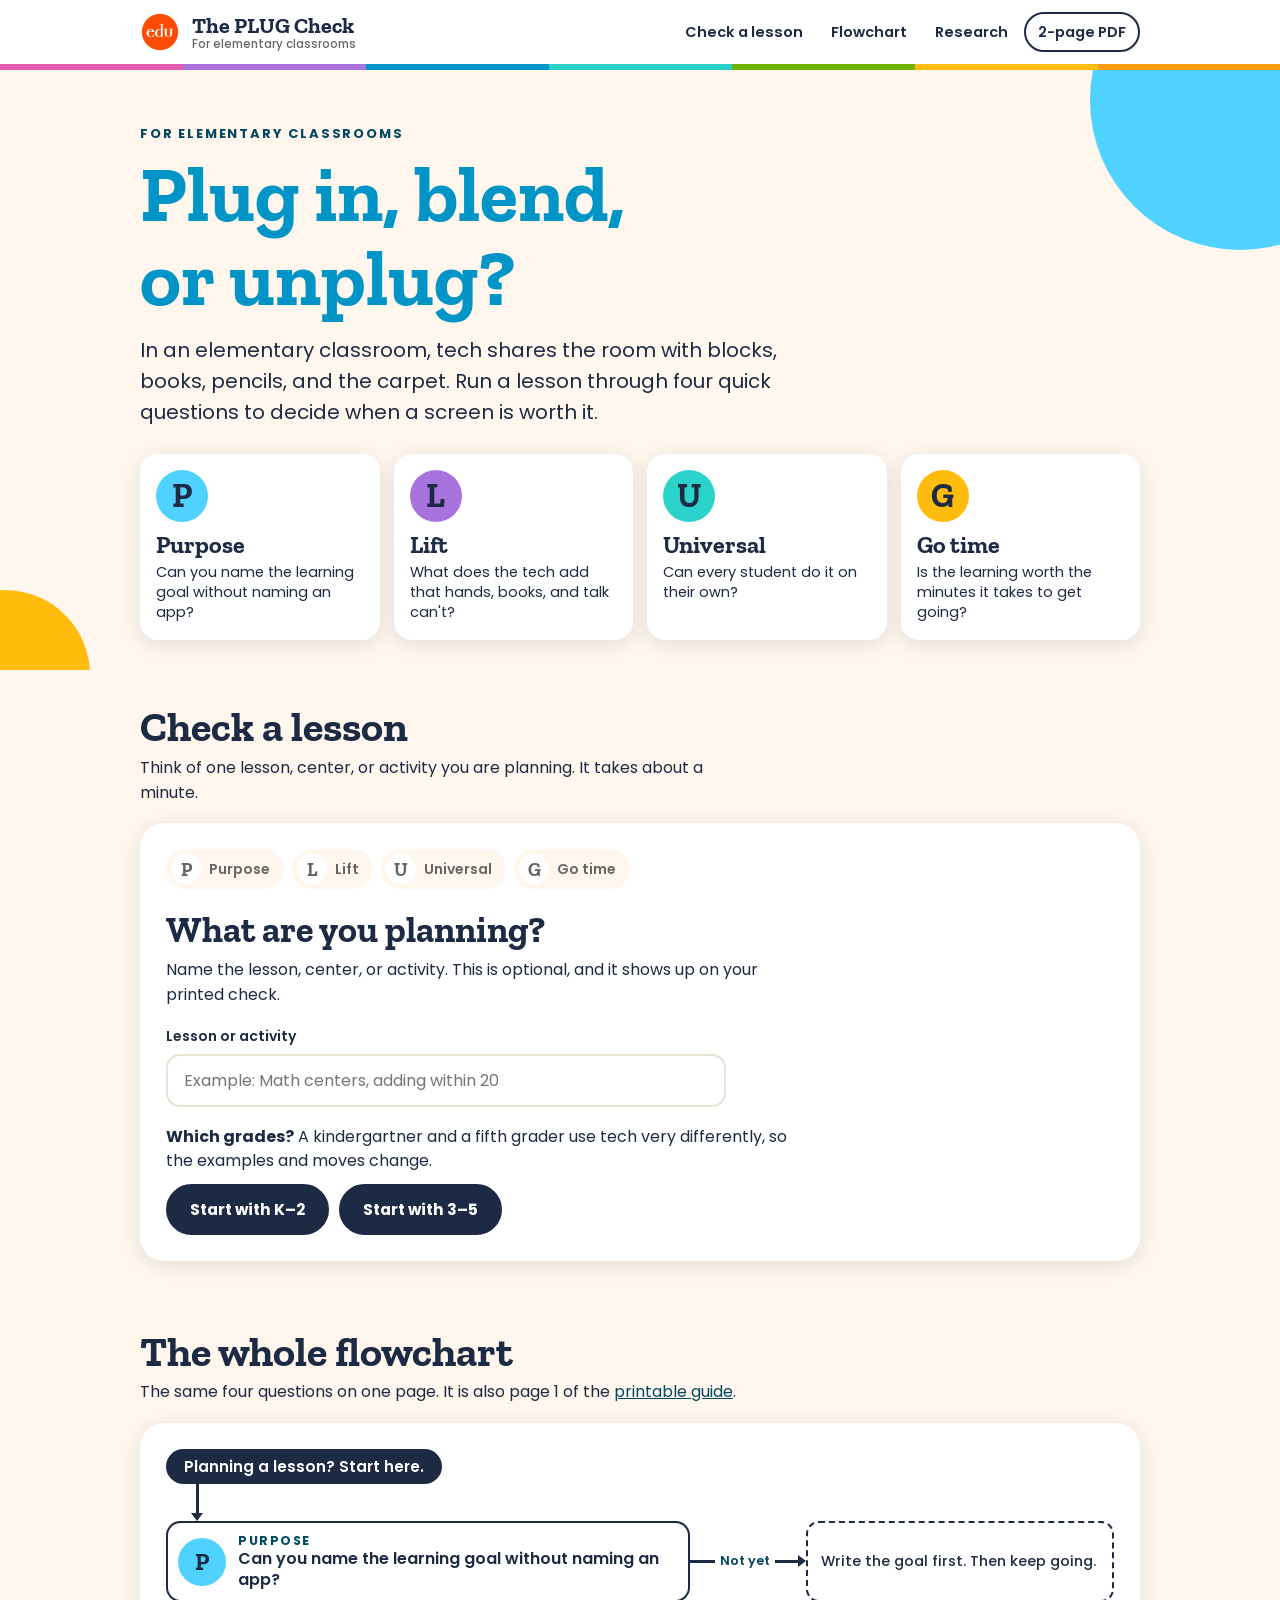
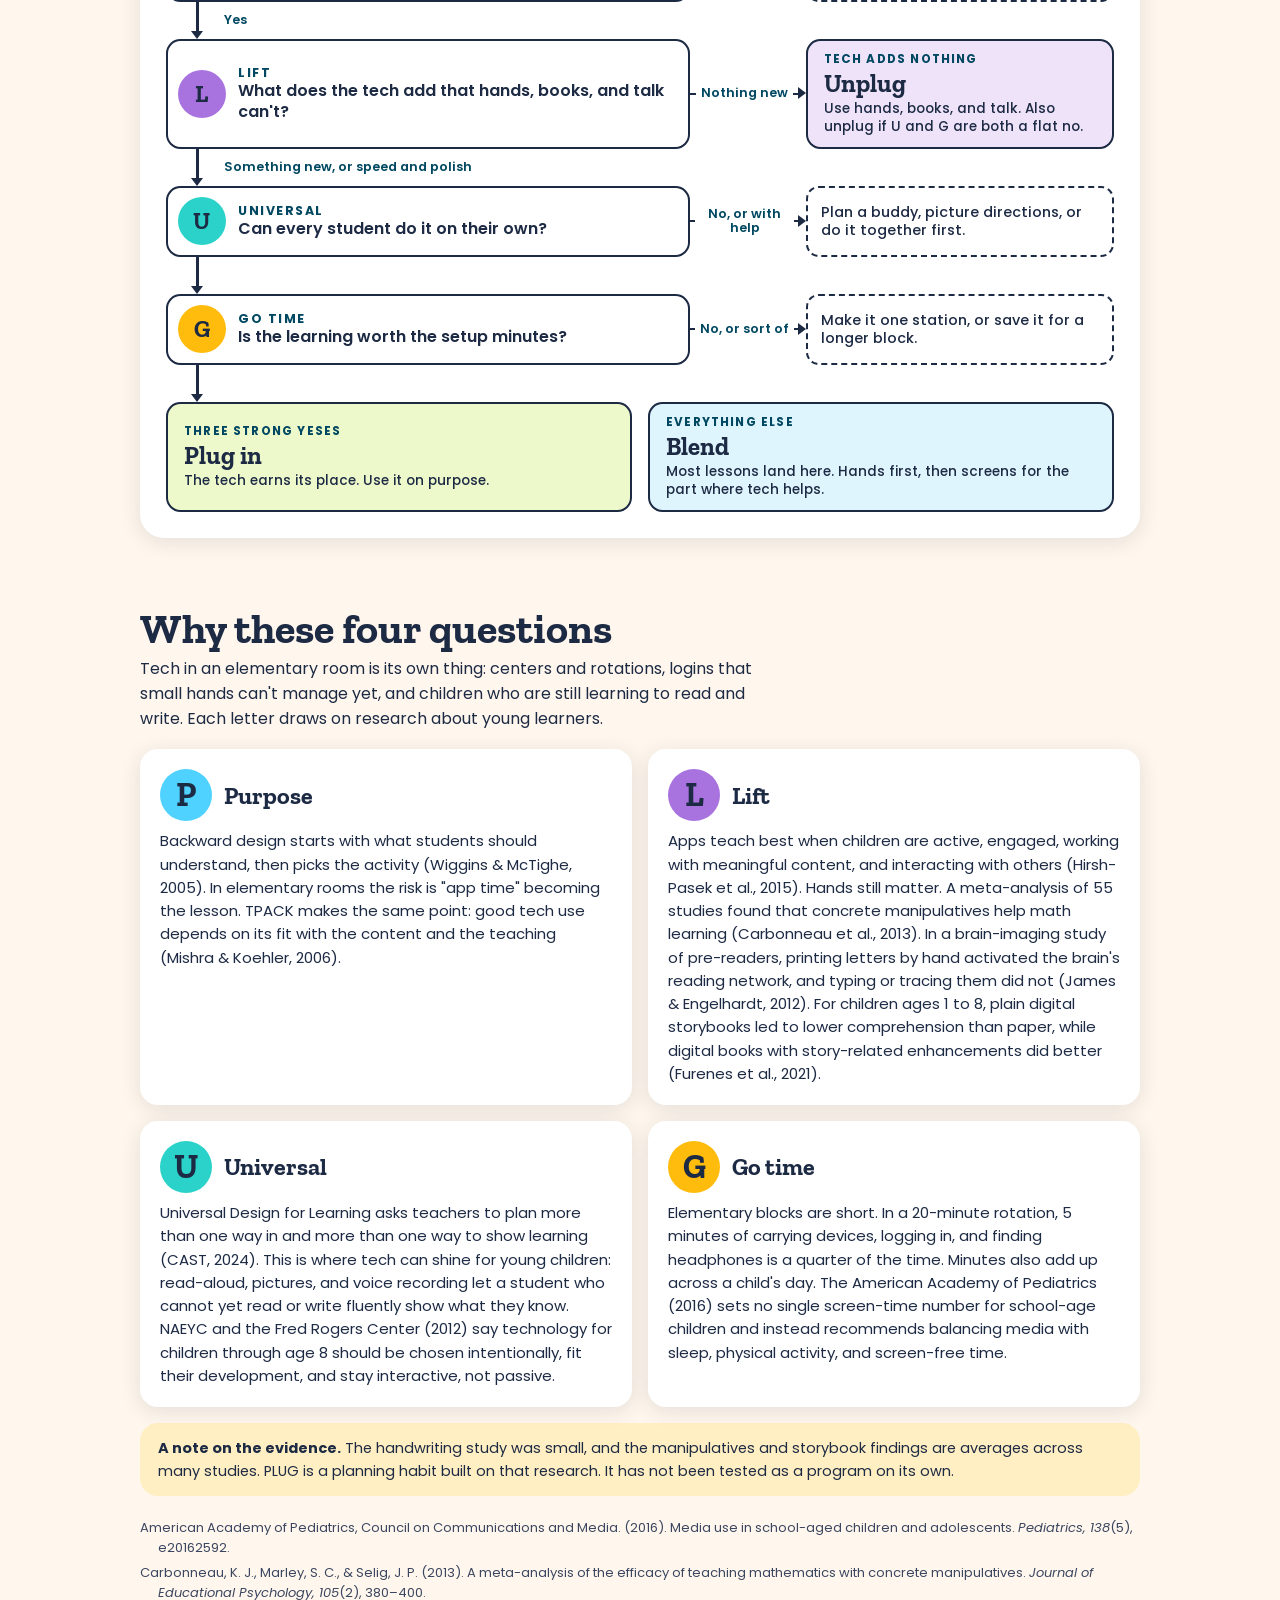
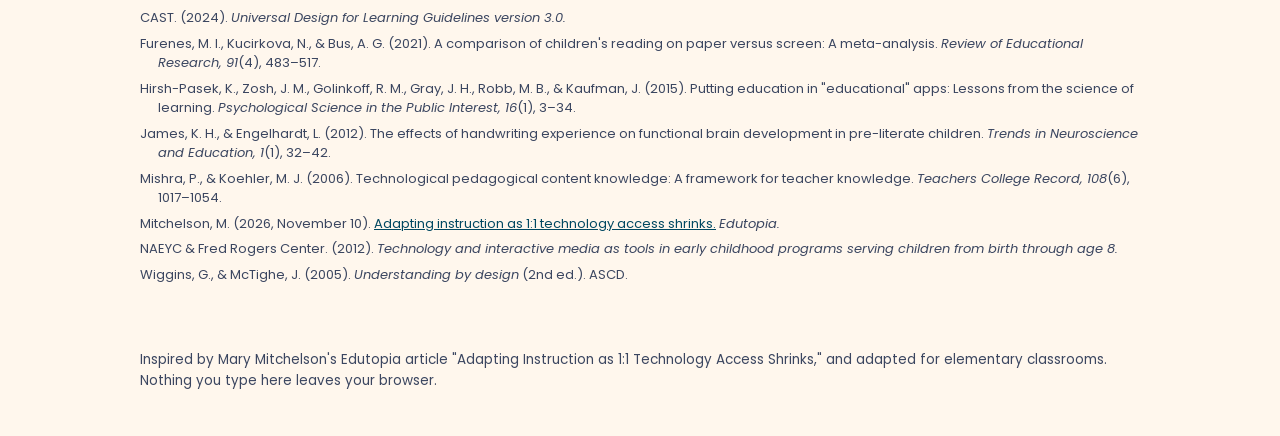
==== index.html @ 76ff8d80 "Gear the PLUG Check to elementary classrooms Questions, examples, moves and research now reflect ele" ====
<!DOCTYPE html>
<html lang="en">
<head>
<meta charset="utf-8">
<meta name="viewport" content="width=device-width, initial-scale=1">
<title>The PLUG Check</title>
<meta name="description" content="Plug in, blend, or unplug? Four quick questions to help elementary teachers decide when classroom tech is worth it.">
<link rel="icon" type="image/png" href="edu_bug.png">
<link rel="preconnect" href="https://fonts.googleapis.com">
<link rel="preconnect" href="https://fonts.gstatic.com" crossorigin>
<link href="https://fonts.googleapis.com/css2?family=Poppins:wght@400;500;600;700;800&family=Zilla+Slab:wght@600;700&display=swap" rel="stylesheet">
<link rel="stylesheet" href="flow.css">
<style>
/* Edutopia design system, shared with Class Jobs Maker and Authentic or AI?
   Poppins stands in for Gotham, Zilla Slab for Museo Slab.
   Electric Orange is saved for the edu bug and one primary button per screen. */
:root{
  --edu-orange:#FF4C00; --edu-tangerine:#FF9B0D; --edu-sunshine:#FFBC0D;
  --edu-midnight:#1D2A44; --edu-space:#004861; --edu-pacific:#0094C7; --edu-tech:#4FD2FF;
  --edu-purple:#532681; --edu-light-purple:#A973DF; --edu-pink:#E75CAE;
  --edu-teal:#00AFAB; --edu-light-teal:#2AD2C9; --edu-green:#6FB300;
  --edu-light-grey:#666666; --edu-cream:#FFF7ED;
  --tint-blue:#DFF5FD; --tint-teal:#D9F5F3; --tint-purple:#EEE3F9; --tint-sun:#FFEFC2; --tint-green:#EEF9CB;
  --line:#E9E1D3;
  --font-ui:'Poppins',-apple-system,'Segoe UI',Helvetica,Arial,sans-serif;
  --font-slab:'Zilla Slab',Rockwell,Georgia,serif;
  --shadow-card:0 4px 20px rgba(29,42,68,.12);
  --radius:18px;
}
*{box-sizing:border-box}
html{scroll-behavior:smooth; scroll-padding-top:84px}
body{margin:0; font-family:var(--font-ui); background:var(--edu-cream); color:var(--edu-midnight); font-size:16px; line-height:1.55; -webkit-font-smoothing:antialiased}
button{font-family:inherit; cursor:pointer; color:inherit}
input{font-family:inherit; font-size:16px; color:var(--edu-midnight)}
a{color:var(--edu-space)}
:focus-visible{outline:3px solid var(--edu-pacific); outline-offset:2px}
[tabindex="-1"]:focus{outline:none}
h1,h2,h3{font-family:var(--font-slab); font-weight:700; line-height:1.08; margin:0; text-wrap:balance}
.wrap{max-width:1040px; margin:0 auto; padding:0 20px}

/* app bar */
.bar{position:sticky; top:0; z-index:10; background:#fff}
.bar-in{display:flex; align-items:center; gap:12px; height:64px}
.bug{width:40px; height:40px; flex:none}
.brand{font-family:var(--font-slab); font-weight:700; font-size:22px; line-height:1.1; margin-right:auto; text-decoration:none; color:var(--edu-midnight)}
.brand small{display:block; font-family:var(--font-ui); font-weight:500; font-size:11.5px; color:var(--edu-light-grey)}
.nav a{font-weight:600; font-size:14.5px; text-decoration:none; padding:8px 12px; border-radius:99px; color:var(--edu-midnight)}
.nav a:hover{background:var(--edu-cream)}
.nav a.pill{border:2px solid var(--edu-midnight)}
.ribbon{height:6px; background:linear-gradient(90deg,#E75CAE 0 14.3%,#A973DF 0 28.6%,#0094C7 0 42.9%,#2AD2C9 0 57.2%,#6FB300 0 71.5%,#FFBC0D 0 85.8%,#FF9B0D 0)}

/* hero */
.hero{position:relative; overflow:hidden; padding:54px 0 30px}
.hero::before,.hero::after{content:""; position:absolute; border-radius:50%; z-index:0}
.hero::before{width:300px; height:300px; right:-110px; top:-120px; background:var(--edu-tech)}
.hero::after{width:170px; height:170px; left:-80px; bottom:-90px; background:var(--edu-sunshine)}
.hero .wrap{position:relative; z-index:1}
.kicker{font-size:13px; font-weight:700; letter-spacing:.14em; text-transform:uppercase; color:var(--edu-space)}
.hero h1{font-size:clamp(42px,7vw,78px); color:var(--edu-pacific); margin:8px 0 14px; max-width:13ch}
.hero p.lead{font-size:clamp(17px,2vw,20px); max-width:56ch; margin:0 0 26px}
.letters{display:grid; grid-template-columns:repeat(4,1fr); gap:14px; list-style:none; padding:0; margin:0}
.letters li{background:#fff; border-radius:var(--radius); box-shadow:var(--shadow-card); padding:16px 16px 18px}
.badge{width:52px; height:52px; border-radius:50%; display:flex; align-items:center; justify-content:center; font-family:var(--font-slab); font-weight:700; font-size:34px; line-height:1; color:var(--edu-midnight); flex:none}
.b-p{background:var(--edu-tech)} .b-l{background:var(--edu-light-purple)} .b-u{background:var(--edu-light-teal)} .b-g{background:var(--edu-sunshine)}
.letters h3{font-size:24px; margin:10px 0 4px}
.letters p{margin:0; font-size:14.5px; line-height:1.4}

section{padding:34px 0}
.sec-head{margin-bottom:18px}
.sec-head h2{font-size:clamp(30px,4vw,42px)}
.sec-head p{margin:6px 0 0; max-width:62ch}

/* the checker */
.tool{background:#fff; border-radius:24px; box-shadow:var(--shadow-card); padding:26px}
.rail{display:flex; gap:8px; list-style:none; padding:0; margin:0 0 22px; flex-wrap:wrap}
.rail li{display:flex; align-items:center; gap:8px; padding:5px 14px 5px 5px; border-radius:99px; background:var(--edu-cream); font-weight:600; font-size:14px; color:var(--edu-light-grey)}
.rail li .badge{width:30px; height:30px; font-size:19px; background:#fff; color:var(--edu-light-grey)}
.rail li.done{color:var(--edu-midnight)}
.rail li.done .badge,.rail li.now .badge{color:var(--edu-midnight)}
.rail li.now{background:var(--edu-midnight); color:#fff}
.rail li[data-k=p].done .badge,.rail li[data-k=p].now .badge{background:var(--edu-tech)}
.rail li[data-k=l].done .badge,.rail li[data-k=l].now .badge{background:var(--edu-light-purple)}
.rail li[data-k=u].done .badge,.rail li[data-k=u].now .badge{background:var(--edu-light-teal)}
.rail li[data-k=g].done .badge,.rail li[data-k=g].now .badge{background:var(--edu-sunshine)}
.rail li span{white-space:nowrap}

.step-top{display:flex; align-items:center; gap:14px; margin-bottom:6px}
.step-top .word{font-size:13px; font-weight:700; letter-spacing:.14em; text-transform:uppercase; color:var(--edu-space)}
.step h3{font-size:clamp(26px,3.4vw,36px); margin:6px 0 8px}
.step .help{margin:0 0 18px; max-width:64ch}
.field{display:block; margin:0 0 18px}
.field span{display:block; font-weight:600; font-size:14px; margin-bottom:6px}
.field input{width:100%; max-width:560px; padding:12px 16px; border:2px solid var(--line); border-radius:14px; background:#fff}
.field input:focus{border-color:var(--edu-pacific); outline:none}
.choices{display:grid; gap:12px}
.choice{display:flex; gap:14px; align-items:flex-start; text-align:left; width:100%; background:#fff; border:2px solid var(--line); border-radius:16px; padding:14px 18px; transition:border-color .15s, transform .15s}
.choice:hover{border-color:var(--edu-midnight); transform:translateY(-1px)}
.choice b{display:block; font-size:17px}
.choice span{display:block; font-size:14.5px; line-height:1.4; color:#3b4660}
.dot{flex:none; width:22px; height:22px; border-radius:50%; border:2.5px solid var(--edu-midnight); margin-top:3px; background:#fff}
.dot.full{background:var(--edu-midnight)}
.dot.half{background:linear-gradient(90deg,var(--edu-midnight) 50%,#fff 50%)}
.row{display:flex; gap:10px; flex-wrap:wrap; align-items:center; margin-top:20px}
.btn{font-weight:700; font-size:15.5px; padding:12px 22px; border-radius:99px; border:2px solid var(--edu-midnight); background:#fff; text-decoration:none; color:var(--edu-midnight); display:inline-block}
.btn:hover{background:var(--edu-cream)}
.btn.primary{background:var(--edu-orange); border-color:var(--edu-orange); color:#fff}
.btn.primary:hover{background:#e64400}
.btn.dark{background:var(--edu-midnight); color:#fff}
.btn.link{border-color:transparent; padding-left:6px; padding-right:6px; text-decoration:underline; font-weight:600}
.nudge{background:var(--tint-sun); border-radius:16px; padding:16px 18px; margin-top:14px}
.nudge p{margin:0 0 12px}

/* result */
.verdict{border-radius:20px; padding:22px 24px; border:3px solid var(--edu-midnight)}
.verdict.plug{background:var(--tint-green)} .verdict.blend{background:var(--tint-blue)} .verdict.unplug{background:var(--tint-purple)}
.verdict .for{font-size:13px; font-weight:700; letter-spacing:.12em; text-transform:uppercase; color:var(--edu-space)}
.verdict h3{font-size:clamp(44px,8vw,72px); margin:2px 0 6px}
.verdict p{margin:0; font-size:18px; font-weight:500; max-width:54ch}
.cols{display:grid; grid-template-columns:1fr 1fr; gap:22px; margin-top:22px}
.cols h4{font-family:var(--font-slab); font-size:22px; margin:0 0 10px}
.path{list-style:none; padding:0; margin:0; display:grid; gap:10px}
.path li{display:flex; gap:12px; align-items:flex-start}
.path .badge{width:34px; height:34px; font-size:22px}
.path b{display:block; font-size:15px}
.path span{display:block; font-size:14px; line-height:1.4; color:#3b4660}
.tips{margin:0; padding-left:20px; display:grid; gap:9px}
.tips li{font-size:15px; line-height:1.45}

/* flowchart + research */
.flow-card{background:#fff; border-radius:24px; box-shadow:var(--shadow-card); padding:26px; font-size:clamp(11.5px,1.55vw,16px)}
.research{display:grid; grid-template-columns:1fr 1fr; gap:16px}
.research article{background:#fff; border-radius:var(--radius); box-shadow:var(--shadow-card); padding:20px}
.research .top{display:flex; align-items:center; gap:12px; margin-bottom:8px}
.research h3{font-size:24px}
.research p{margin:0; font-size:15px}
.refs{font-size:13px; line-height:1.5; color:#3b4660; margin-top:22px}
.refs p{margin:0 0 6px; padding-left:1.4em; text-indent:-1.4em}
.caution{background:var(--tint-sun); border-radius:var(--radius); padding:14px 18px; font-size:14.5px; margin-top:16px}
footer{padding:26px 0 44px; font-size:13.5px; color:#3b4660}

@media (max-width:760px){
  .letters{grid-template-columns:1fr 1fr}
  .cols,.research{grid-template-columns:1fr}
  .nav a:not(.pill){display:none}
  .tool,.flow-card{padding:18px}
  .brand small{display:none}
}
@media (prefers-reduced-motion:reduce){html{scroll-behavior:auto} .choice{transition:none}}

/* Printing from the app prints just the finished check */
@media print{
  body{background:#fff}
  .bar,.hero,#flow,#research,footer,.sec-head,.no-print,.rail{display:none !important}
  section{padding:0}
  .tool{box-shadow:none; padding:0}
  .verdict,.badge{-webkit-print-color-adjust:exact; print-color-adjust:exact}
  .print-only{display:block !important}
}
.print-only{display:none; font-size:12px; margin-top:24px; color:#3b4660}
</style>
</head>
<body>

<header class="bar">
  <div class="wrap bar-in">
    <img class="bug" src="edu_bug.png" alt="Edutopia">
    <a class="brand" href="#top">The PLUG Check<small>For elementary classrooms</small></a>
    <nav class="nav" aria-label="Sections">
      <a href="#check">Check a lesson</a>
      <a href="#flow">Flowchart</a>
      <a href="#research">Research</a>
      <a class="pill" href="PLUG-Check.pdf">2-page PDF</a>
    </nav>
  </div>
  <div class="ribbon"></div>
</header>

<main id="top">
<div class="hero">
  <div class="wrap">
    <div class="kicker">For elementary classrooms</div>
    <h1>Plug in, blend, or unplug?</h1>
    <p class="lead">In an elementary classroom, tech shares the room with blocks, books, pencils, and the carpet. Run a lesson through four quick questions to decide when a screen is worth it.</p>
    <ul class="letters">
      <li><div class="badge b-p">P</div><h3>Purpose</h3><p>Can you name the learning goal without naming an app?</p></li>
      <li><div class="badge b-l">L</div><h3>Lift</h3><p>What does the tech add that hands, books, and talk can't?</p></li>
      <li><div class="badge b-u">U</div><h3>Universal</h3><p>Can every student do it on their own?</p></li>
      <li><div class="badge b-g">G</div><h3>Go time</h3><p>Is the learning worth the minutes it takes to get going?</p></li>
    </ul>
  </div>
</div>

<section id="check">
  <div class="wrap">
    <div class="sec-head">
      <h2>Check a lesson</h2>
      <p>Think of one lesson, center, or activity you are planning. It takes about a minute.</p>
    </div>
    <div class="tool">
      <ol class="rail" id="rail" aria-label="Progress"></ol>
      <div id="stage" aria-live="polite"></div>
    </div>
  </div>
</section>

<section id="flow">
  <div class="wrap">
    <div class="sec-head">
      <h2>The whole flowchart</h2>
      <p>The same four questions on one page. It is also page 1 of the <a href="PLUG-Check.pdf">printable guide</a>.</p>
    </div>
    <div class="flow-card">
      <div class="flow responsive">
        <div class="f-start r1">Planning a lesson? Start here.</div>
        <div class="f-down r2"></div>
        <div class="f-q p r3"><b class="f-l">P</b><div><strong>Purpose</strong><span>Can you name the learning goal without naming an app?</span></div></div>
        <div class="f-side r3"><em>Not yet</em></div>
        <div class="f-note r3">Write the goal first. Then keep going.</div>
        <div class="f-down r4"><em>Yes</em></div>
        <div class="f-q l r5"><b class="f-l">L</b><div><strong>Lift</strong><span>What does the tech add that hands, books, and talk can't?</span></div></div>
        <div class="f-side r5"><em>Nothing new</em></div>
        <div class="f-out unplug"><i>Tech adds nothing</i><b>Unplug</b><small>Use hands, books, and talk. Also unplug if U and G are both a flat no.</small></div>
        <div class="f-down r6"><em>Something new, or speed and polish</em></div>
        <div class="f-q u r7"><b class="f-l">U</b><div><strong>Universal</strong><span>Can every student do it on their own?</span></div></div>
        <div class="f-side r7"><em>No, or with help</em></div>
        <div class="f-note r7">Plan a buddy, picture directions, or do it together first.</div>
        <div class="f-down r8"></div>
        <div class="f-q g r9"><b class="f-l">G</b><div><strong>Go time</strong><span>Is the learning worth the setup minutes?</span></div></div>
        <div class="f-side r9"><em>No, or sort of</em></div>
        <div class="f-note r9">Make it one station, or save it for a longer block.</div>
        <div class="f-down r10"></div>
        <div class="f-ends r11">
          <div class="f-out plug"><i>Three strong yeses</i><b>Plug in</b><small>The tech earns its place. Use it on purpose.</small></div>
          <div class="f-out blend"><i>Everything else</i><b>Blend</b><small>Most lessons land here. Hands first, then screens for the part where tech helps.</small></div>
        </div>
      </div>
    </div>
  </div>
</section>

<section id="research">
  <div class="wrap">
    <div class="sec-head">
      <h2>Why these four questions</h2>
      <p>Tech in an elementary room is its own thing: centers and rotations, logins that small hands can't manage yet, and children who are still learning to read and write. Each letter draws on research about young learners.</p>
    </div>
    <div class="research">
      <article>
        <div class="top"><div class="badge b-p">P</div><h3>Purpose</h3></div>
        <p>Backward design starts with what students should understand, then picks the activity (Wiggins &amp; McTighe, 2005). In elementary rooms the risk is "app time" becoming the lesson. TPACK makes the same point: good tech use depends on its fit with the content and the teaching (Mishra &amp; Koehler, 2006).</p>
      </article>
      <article>
        <div class="top"><div class="badge b-l">L</div><h3>Lift</h3></div>
        <p>Apps teach best when children are active, engaged, working with meaningful content, and interacting with others (Hirsh-Pasek et al., 2015). Hands still matter. A meta-analysis of 55 studies found that concrete manipulatives help math learning (Carbonneau et al., 2013). In a brain-imaging study of pre-readers, printing letters by hand activated the brain's reading network, and typing or tracing them did not (James &amp; Engelhardt, 2012). For children ages 1 to 8, plain digital storybooks led to lower comprehension than paper, while digital books with story-related enhancements did better (Furenes et al., 2021).</p>
      </article>
      <article>
        <div class="top"><div class="badge b-u">U</div><h3>Universal</h3></div>
        <p>Universal Design for Learning asks teachers to plan more than one way in and more than one way to show learning (CAST, 2024). This is where tech can shine for young children: read-aloud, pictures, and voice recording let a student who cannot yet read or write fluently show what they know. NAEYC and the Fred Rogers Center (2012) say technology for children through age 8 should be chosen intentionally, fit their development, and stay interactive, not passive.</p>
      </article>
      <article>
        <div class="top"><div class="badge b-g">G</div><h3>Go time</h3></div>
        <p>Elementary blocks are short. In a 20-minute rotation, 5 minutes of carrying devices, logging in, and finding headphones is a quarter of the time. Minutes also add up across a child's day. The American Academy of Pediatrics (2016) sets no single screen-time number for school-age children and instead recommends balancing media with sleep, physical activity, and screen-free time.</p>
      </article>
    </div>
    <div class="caution"><strong>A note on the evidence.</strong> The handwriting study was small, and the manipulatives and storybook findings are averages across many studies. PLUG is a planning habit built on that research. It has not been tested as a program on its own.</div>
    <div class="refs">
      <p>American Academy of Pediatrics, Council on Communications and Media. (2016). Media use in school-aged children and adolescents. <em>Pediatrics, 138</em>(5), e20162592.</p>
      <p>Carbonneau, K. J., Marley, S. C., &amp; Selig, J. P. (2013). A meta-analysis of the efficacy of teaching mathematics with concrete manipulatives. <em>Journal of Educational Psychology, 105</em>(2), 380–400.</p>
      <p>CAST. (2024). <em>Universal Design for Learning Guidelines version 3.0.</em></p>
      <p>Furenes, M. I., Kucirkova, N., &amp; Bus, A. G. (2021). A comparison of children's reading on paper versus screen: A meta-analysis. <em>Review of Educational Research, 91</em>(4), 483–517.</p>
      <p>Hirsh-Pasek, K., Zosh, J. M., Golinkoff, R. M., Gray, J. H., Robb, M. B., &amp; Kaufman, J. (2015). Putting education in "educational" apps: Lessons from the science of learning. <em>Psychological Science in the Public Interest, 16</em>(1), 3–34.</p>
      <p>James, K. H., &amp; Engelhardt, L. (2012). The effects of handwriting experience on functional brain development in pre-literate children. <em>Trends in Neuroscience and Education, 1</em>(1), 32–42.</p>
      <p>Mishra, P., &amp; Koehler, M. J. (2006). Technological pedagogical content knowledge: A framework for teacher knowledge. <em>Teachers College Record, 108</em>(6), 1017–1054.</p>
      <p>Mitchelson, M. (2026, November 10). <a href="https://www.edutopia.org/article/adapting-less-tech-access-schools">Adapting instruction as 1:1 technology access shrinks.</a> <em>Edutopia.</em></p>
      <p>NAEYC &amp; Fred Rogers Center. (2012). <em>Technology and interactive media as tools in early childhood programs serving children from birth through age 8.</em></p>
      <p>Wiggins, G., &amp; McTighe, J. (2005). <em>Understanding by design</em> (2nd ed.). ASCD.</p>
    </div>
  </div>
</section>
</main>

<footer>
  <div class="wrap">Inspired by Mary Mitchelson's Edutopia article "Adapting Instruction as 1:1 Technology Access Shrinks," and adapted for elementary classrooms. Nothing you type here leaves your browser.</div>
</footer>

<script>
// Every piece of wording that differs by grade band is written as {k2:'...', g35:'...'}.
const STEPS = [
  { k:'p', word:'Purpose',
    q:'Can you name the learning goal without naming an app?',
    help:{k2:'"Students will count on from any number" is a goal. "Students will do 15 minutes on the math app" is a tool.',
          g35:'"Students will compare fractions with unlike denominators" is a goal. "Students will make a slideshow" is a tool.'},
    options:[
      {v:2, t:'Yes, the goal is clear', d:'I can say what students will know or be able to do.'},
      {v:0, t:'Not yet', d:'Right now the plan starts with the app or the device.'}
    ]},
  { k:'l', word:'Lift',
    q:'What does the tech add that hands, books, and talk can\'t?',
    help:{k2:'Young children learn by touching, moving, drawing, and talking. Compare the screen with the best hands-on version of this lesson.',
          g35:'Compare the screen with the best paper, hands-on, or discussion version of this lesson.'},
    options:[
      {v:2, t:'Something new',
       d:{k2:'Students record their voice to explain their thinking, photograph their work, hear a book read aloud, or practice at their own level.',
          g35:'Students create, record, research, work together, or get feedback at their own level in a way they could not on paper.'}},
      {v:1, t:'Speed or polish',
       d:{k2:'Same task on a screen: a practice game in place of a card game, a digital sort in place of a paper one.',
          g35:'Same task, just faster or neater: typing a final copy, a quiz game for review, looking something up.'}},
      {v:0, t:'Nothing new',
       d:{k2:'Hands would teach it better: counting real objects, forming letters, building, a read-aloud on the carpet.',
          g35:'It is a worksheet on a screen. Paper, manipulatives, or talk would do the job as well or better.'}}
    ]},
  { k:'u', word:'Universal',
    q:'Can every student do it on their own?',
    help:{k2:'Think about logging in, following directions they cannot read yet, and finding the right place. If you are at the small-group table, can they manage without you?',
          g35:'Think about logging in, typing, reading the directions, and students who need supports. Can they manage while you teach a small group?'},
    options:[
      {v:2, t:'Yes, on their own',
       d:{k2:'Logins are saved or use a badge, directions are spoken or pictured, and supports are ready.',
          g35:'They know the login and the tool, can read the directions, and supports are ready.'}},
      {v:1, t:'Yes, with help',
       d:{k2:'With a buddy, picture directions, an adult helper, or all together on the big screen.',
          g35:'With a partner, a checklist, or a quick model first.'}},
      {v:0, t:'Not as planned', d:'Too many students would be stuck waiting for me.'}
    ]},
  { k:'g', word:'Go time',
    q:'Is the learning worth the minutes it takes to get going?',
    help:{k2:'Count carrying devices, logging in, headphones, and putting everything back. In a 15-minute center, 5 minutes of setup is a third of the time.',
          g35:'Count passing out, logging in, headphones, the dead battery, and plugging everything back in. In a 20-minute rotation, 5 minutes is a quarter of the time.'},
    options:[
      {v:2, t:'Yes', d:'Our routine is fast, or students will use the devices for most of the block.'},
      {v:1, t:'Yes, if I batch it', d:'Worth it as one station in a rotation, or as one longer block in place of several short ones.'},
      {v:0, t:'Not as planned', d:'A few minutes of use is not worth the setup.'}
    ]}
];
const VERDICTS = {
  plug:  {name:'Plug in', line:'The tech earns its place in this lesson. Use it on purpose.'},
  blend: {name:'Blend',   line:'Hands first, then screens for the part where the tech helps. Most lessons land here.'},
  unplug:{name:'Unplug',  line:'Hands, books, and talk will teach this one better today.'}
};
const TIPS = {
  plug:{k2:[
      'Tell students what the tablets are for today in one sentence.',
      'Model it on the big screen first, then let students try.',
      'Have students make something: a photo, a drawing, a voice recording that explains their thinking.',
      'Set a timer. Short and purposeful beats long.'],
    g35:[
      'Tell students why the devices are out today and what they are for.',
      'Teach the skill, not just the app: typing, saving and finding a file, checking a source.',
      'Have students create something that shows what they know.',
      'Remember that tech is more than laptops: robots, microscopes, cameras.']},
  l1:{k2:'Hands first, then screen. Build it with blocks or counters, then snap a photo and record an explanation.',
      g35:'Plan on paper, publish on screen. Students brainstorm and draft by hand, then type the final copy.'},
  u1:{k2:'Make it a buddy job, or do it together on the big screen before anyone tries alone.',
      g35:'Pair students up and post a short checklist so they do not need you while you teach a small group.'},
  u1b:{k2:'Use picture directions and saved or badge logins so students can get in without reading.',
       g35:'Offer more than one way to show learning: a poster, a model, a recording, a presentation.'},
  u0c:{k2:'Run it whole-group on the big screen, or with one device at your small-group table.',
       g35:'Teach the tool whole-group first, or use it at your small-group table until students can run it alone.'},
  u0:'Practice the routine on its own before it carries a lesson: logging in, headphones, where to tap, how to ask for help.',
  g1:{k2:'Make tech one center in the rotation so only a few students set up at a time.',
      g35:'Make tech one station in the rotation, or save it for one longer block.'},
  g0c:'Do today\'s part by hand. Save the device part for a day with a longer block.',
  l0:{k2:'Use the real thing: counters, letter tiles, playdough, picture books, a turn-and-talk on the carpet.',
      g35:'Try manipulatives, a gallery walk, or a discussion. Students get up, move, and talk.'},
  l0b:{k2:'Write and draw by hand. Forming letters helps young children learn to read them.',
       g35:'Have students do the thinking on paper. You will see more of their reasoning on the page.'},
  g0:'Save the devices for a day when students will use them for most of the block.',
  off:'Go offline on purpose: the school garden, a visiting expert, reading to a buddy class.'
};
const BANDS = {k2:'Grades K–2', g35:'Grades 3–5'};

const state = {i:-1, lesson:'', band:'', goal:'', a:{}, nudge:false};
const $ = s => document.querySelector(s);
const esc = s => String(s).replace(/[&<>"]/g, c => ({'&':'&amp;','<':'&lt;','>':'&gt;','"':'&quot;'}[c]));
const dot = v => `<i class="dot ${v===2?'full':v===1?'half':''}" aria-hidden="true"></i>`;
const pick = x => (x && typeof x === 'object' && !Array.isArray(x) && state.band in x) ? x[state.band] : x;

function verdict(){
  const {l,u,g} = state.a;
  // Blend is the default. Unplug only when the tech adds nothing,
  // or when independence and setup time are both a flat no.
  if(l===0 || (u===0 && g===0)) return 'unplug';
  if(l===2 && u===2 && g===2) return 'plug';
  return 'blend';
}
function tips(v){
  const {l,u,g} = state.a, out = [];
  if(v==='plug') return pick(TIPS.plug);
  if(v==='blend'){
    if(l===1) out.push(TIPS.l1);
    if(u===1) out.push(TIPS.u1, TIPS.u1b);
    if(u===0) out.push(TIPS.u0c, TIPS.u0);
    if(g===1) out.push(TIPS.g1);
    if(g===0) out.push(TIPS.g0c);
    if(out.length < 3) out.push(pick(TIPS.plug)[0]);
    return out.map(pick);
  }
  if(l===0) out.push(TIPS.l0, TIPS.l0b);
  if(u===0 && g===0) out.push(TIPS.u0, TIPS.g0);
  out.push(TIPS.off);
  return out.map(pick);
}
function rail(){
  $('#rail').innerHTML = STEPS.map((s,n) => {
    const cls = n===state.i ? 'now' : (s.k in state.a && n<state.i || state.i>=STEPS.length) ? 'done' : '';
    return `<li class="${cls}" data-k="${s.k}"><div class="badge">${s.k.toUpperCase()}</div><span>${s.word}</span></li>`;
  }).join('');
}
function render(focus){
  rail();
  const stage = $('#stage');
  if(state.i < 0){
    stage.innerHTML = `<div class="step">
      <h3>What are you planning?</h3>
      <p class="help">Name the lesson, center, or activity. This is optional, and it shows up on your printed check.</p>
      <label class="field"><span>Lesson or activity</span><input id="lesson" maxlength="90" placeholder="Example: Math centers, adding within 20" value="${esc(state.lesson)}"></label>
      <p class="help" style="margin-bottom:10px"><strong>Which grades?</strong> A kindergartner and a fifth grader use tech very differently, so the examples and moves change.</p>
      <div class="row" style="margin-top:0">
        <button class="btn dark" data-band="k2">Start with K–2</button>
        <button class="btn dark" data-band="g35">Start with 3–5</button>
      </div>
    </div>`;
    stage.querySelectorAll('[data-band]').forEach(b => b.onclick = () => {
      state.lesson = $('#lesson').value.trim(); state.band = b.dataset.band; state.i = 0; render(true);
    });
    return;
  }
  if(state.i >= STEPS.length){ return result(focus); }
  const s = STEPS[state.i];
  stage.innerHTML = `<div class="step">
    <div class="step-top"><div class="badge b-${s.k}">${s.k.toUpperCase()}</div><div class="word">${s.word} · Question ${state.i+1} of 4 · ${BANDS[state.band]}</div></div>
    <h3 tabindex="-1" id="q">${s.q}</h3>
    <p class="help">${pick(s.help)}</p>
    ${s.k==='p' && state.nudge ? `<div class="nudge">
        <p><strong>Write the goal first.</strong> Finish the sentence, then keep going. If the tech still fits, the next three questions will show it.</p>
        <label class="field"><span>Students will be able to...</span><input id="goal" maxlength="140" value="${esc(state.goal)}"></label>
        <button class="btn dark" id="goal-ok">I have my goal. Keep going</button>
      </div>` :
      `<div class="choices">${s.options.map((o,n) => `<button class="choice" data-n="${n}">${s.k==='p'?'':dot(o.v)}<div><b>${o.t}</b><span>${pick(o.d)}</span></div></button>`).join('')}</div>`}
    <div class="row"><button class="btn link" id="back">Back</button></div>
  </div>`;
  stage.querySelectorAll('.choice').forEach(b => b.onclick = () => {
    const o = s.options[+b.dataset.n];
    if(s.k==='p' && o.v===0){ state.nudge = true; render(true); return; }
    state.a[s.k] = o.v; state.i++; render(true);
  });
  if($('#goal-ok')){
    $('#goal-ok').onclick = () => { state.goal = $('#goal').value.trim(); state.a.p = 2; state.nudge = false; state.i++; render(true); };
    $('#goal').onkeydown = e => { if(e.key==='Enter') $('#goal-ok').click(); };
  }
  $('#back').onclick = () => {
    if(state.nudge){ state.nudge = false; } else { state.i--; }
    render(true);
  };
  if(focus) $('#q').focus({preventScroll:true});
}
function summaryText(v){
  const lines = ['PLUG Check' + (state.lesson ? ': ' + state.lesson : '') + ' (' + BANDS[state.band] + ')'];
  if(state.goal) lines.push('Goal: Students will be able to ' + state.goal);
  STEPS.forEach(s => { const o = s.options.find(o => o.v===state.a[s.k]); lines.push(s.word + ': ' + o.t); });
  lines.push('Call: ' + VERDICTS[v].name.toUpperCase() + '. ' + VERDICTS[v].line);
  tips(v).forEach(t => lines.push('- ' + t));
  return lines.join('\n');
}
function result(focus){
  const v = verdict(), V = VERDICTS[v];
  $('#stage').innerHTML = `<div class="result">
    <div class="verdict ${v}">
      <div class="for">${state.lesson ? esc(state.lesson) + ' · ' : ''}${BANDS[state.band]}</div>
      <h3 tabindex="-1" id="q">${V.name}</h3>
      <p>${V.line}</p>
    </div>
    <div class="cols">
      <div>
        <h4>Your answers</h4>
        <ul class="path">${STEPS.map(s => { const o = s.options.find(o => o.v===state.a[s.k]);
          const d = s.k==='p' && state.goal ? 'Students will be able to ' + esc(state.goal) : pick(o.d);
          return `<li><div class="badge b-${s.k}">${s.k.toUpperCase()}</div><div><b>${s.word}: ${o.t}</b><span>${d}</span></div></li>`; }).join('')}</ul>
      </div>
      <div>
        <h4>Moves to try</h4>
        <ul class="tips">${tips(v).map(t => `<li>${t}</li>`).join('')}</ul>
      </div>
    </div>
    <div class="row no-print">
      <button class="btn primary" id="again">Check another lesson</button>
      <button class="btn" id="print">Print this check</button>
      <button class="btn" id="copy">Copy summary</button>
      <button class="btn link" id="back">Change an answer</button>
    </div>
    <p class="print-only">The PLUG Check for elementary classrooms: Purpose, Lift, Universal, Go time. Inspired by Mary Mitchelson, "Adapting Instruction as 1:1 Technology Access Shrinks," Edutopia, 2026.</p>
  </div>`;
  $('#again').onclick = () => { Object.assign(state, {i:-1, lesson:'', band:'', goal:'', a:{}, nudge:false}); render(); $('#lesson').focus(); };
  $('#print').onclick = () => window.print();
  $('#back').onclick = () => { state.i = 1; render(true); };
  $('#copy').onclick = async () => {
    const b = $('#copy');
    try{ await navigator.clipboard.writeText(summaryText(v)); b.textContent = 'Copied'; }
    catch(e){ b.textContent = 'Copy not available'; }
    setTimeout(() => b.textContent = 'Copy summary', 1600);
  };
  if(focus) $('#q').focus({preventScroll:true});
}
render();
</script>
</body>
</html>
---- flow.css ----
/* The PLUG Check flowchart. Shared by index.html and printable.html.
   Everything is sized in em so each page sets the scale with font-size. */
.flow{
  display:grid;
  grid-template-columns:minmax(0,1.7fr) 7.2em minmax(0,1fr);
  align-items:stretch;
  color:#1D2A44;
  line-height:1.3;
}
.flow > *{min-width:0}
.f-start{
  grid-column:1; justify-self:start;
  background:#1D2A44; color:#fff; font-weight:600;
  padding:.5em 1.2em; border-radius:99em; font-size:.95em;
}
/* question boxes */
.f-q{
  grid-column:1; display:flex; align-items:center; gap:.8em;
  background:#fff; border:.14em solid #1D2A44; border-radius:.9em;
  padding:.6em .9em .6em .6em;
}
.f-l{
  flex:none; width:2em; height:2em; border-radius:50%;
  display:flex; align-items:center; justify-content:center;
  font-family:'Zilla Slab',Rockwell,Georgia,serif; font-weight:700; font-size:1.5em; line-height:1;
  color:#1D2A44;
}
.f-q.p .f-l{background:#4FD2FF}
.f-q.l .f-l{background:#A973DF}
.f-q.u .f-l{background:#2AD2C9}
.f-q.g .f-l{background:#FFBC0D}
.f-q strong{display:block; font-size:.78em; letter-spacing:.12em; text-transform:uppercase; font-weight:700; color:#004861}
.f-q span{display:block; font-weight:600; font-size:1em}

/* arrows going down the spine */
.f-down{grid-column:1; position:relative; height:2.3em; display:flex; align-items:center; padding-left:3.6em}
.f-down::before{content:""; position:absolute; left:1.9em; top:0; bottom:.45em; width:.14em; background:#1D2A44}
.f-down::after{content:""; position:absolute; left:1.9em; bottom:0; margin-left:-.33em;
  border-left:.4em solid transparent; border-right:.4em solid transparent; border-top:.55em solid #1D2A44}
.f-down em,.f-side em{font-style:normal; font-size:.8em; font-weight:600; color:#004861}

/* arrows going out to the side */
.f-side{grid-column:2; position:relative; display:flex; align-items:center; justify-content:center; padding:0 .7em 0 .3em}
.f-side::before{content:""; position:absolute; left:0; right:.45em; top:50%; height:.14em; margin-top:-.07em; background:#1D2A44}
.f-side::after{content:""; position:absolute; right:0; top:50%; margin-top:-.4em;
  border-top:.4em solid transparent; border-bottom:.4em solid transparent; border-left:.55em solid #1D2A44}
.f-side em{position:relative; background:#fff; padding:.1em .4em; border-radius:.4em; text-align:center; line-height:1.15}

/* side boxes */
.f-note{
  grid-column:3; display:flex; align-items:center;
  border:.14em dashed #1D2A44; border-radius:.9em; padding:.6em .9em;
  font-size:.9em; font-weight:500; background:#fff;
}
.f-out{
  border-radius:.9em; padding:.7em 1em; border:.14em solid #1D2A44;
  display:flex; flex-direction:column; justify-content:center;
}
.f-out b{font-family:'Zilla Slab',Rockwell,Georgia,serif; font-size:1.55em; font-weight:700; line-height:1.05; display:block}
.f-out small{display:block; font-size:.85em; font-weight:500; margin-top:.25em}
.f-out i{font-style:normal; font-size:.74em; font-weight:700; letter-spacing:.1em; text-transform:uppercase; color:#004861; margin-bottom:.3em}
.f-out.unplug{grid-column:3; background:#EEE3F9}
.f-out.plug{background:#EEF9CB}
.f-out.blend{background:#DFF5FD}
.f-ends{grid-column:1 / -1; display:grid; grid-template-columns:1fr 1fr; gap:1em}

/* explicit rows */
.r1{grid-row:1}.r2{grid-row:2}.r3{grid-row:3}.r4{grid-row:4}.r5{grid-row:5}.r6{grid-row:6}
.r7{grid-row:7}.r8{grid-row:8}.r9{grid-row:9}.r10{grid-row:10}.r11{grid-row:11}
.f-out.unplug{grid-row:5}

@media (max-width:640px){
  .flow.responsive{grid-template-columns:minmax(0,1fr) 4.6em minmax(0,.62fr)}
  .flow.responsive .f-l{font-size:1.2em}
  .flow.responsive .f-out b{font-size:1.2em}
  .flow.responsive .f-ends{grid-template-columns:1fr}
}
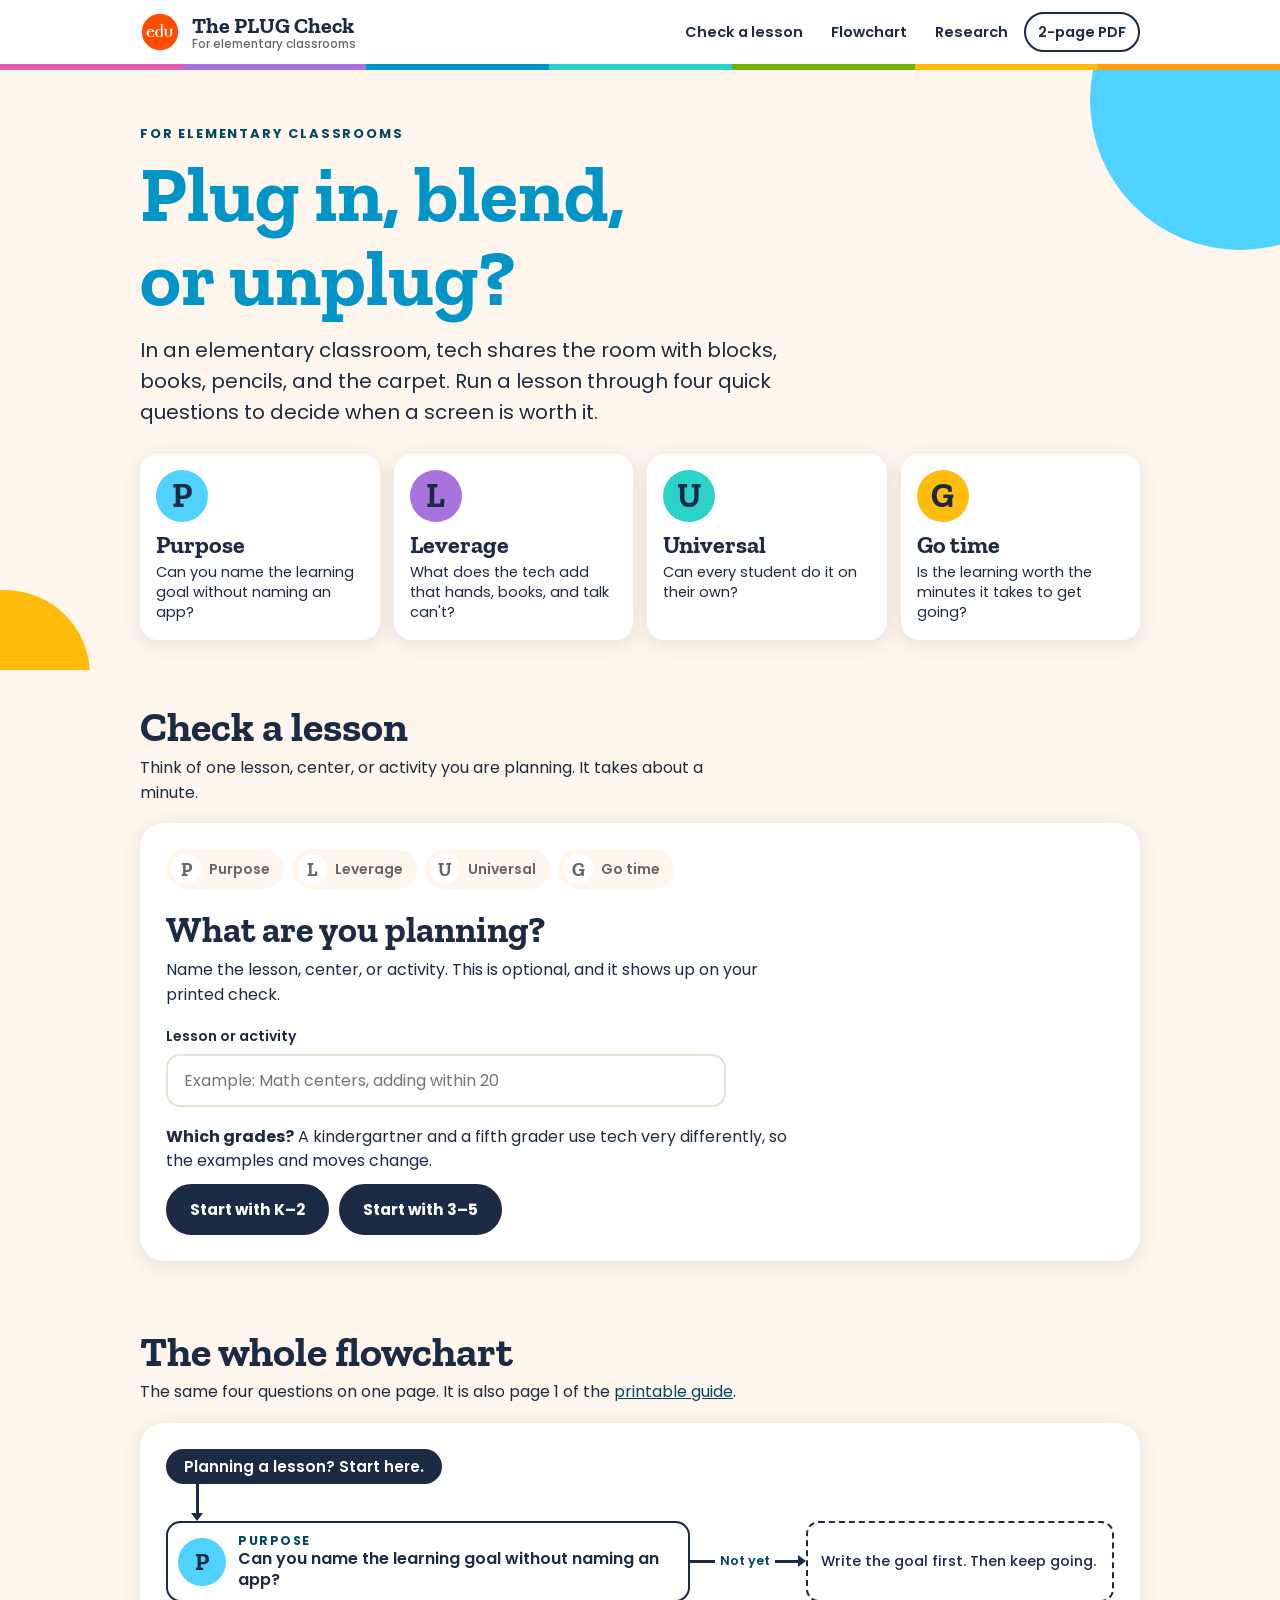
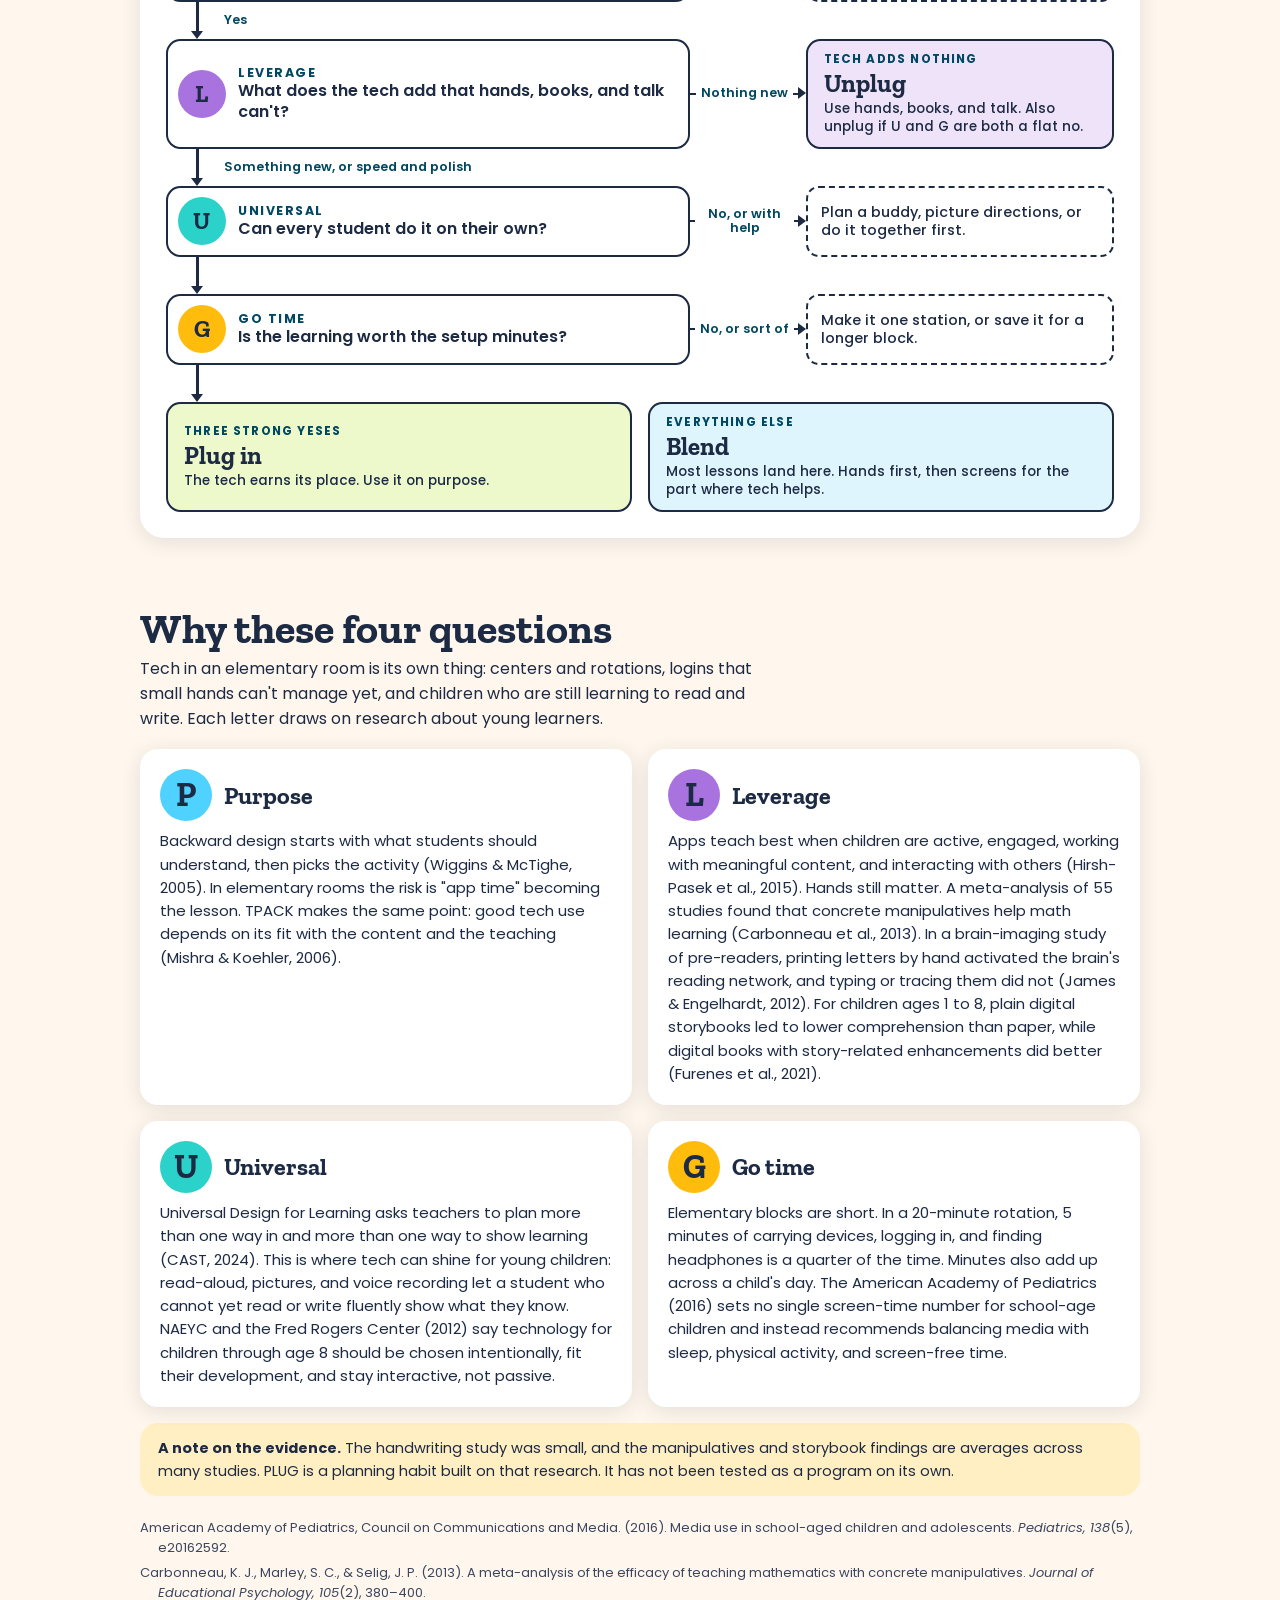
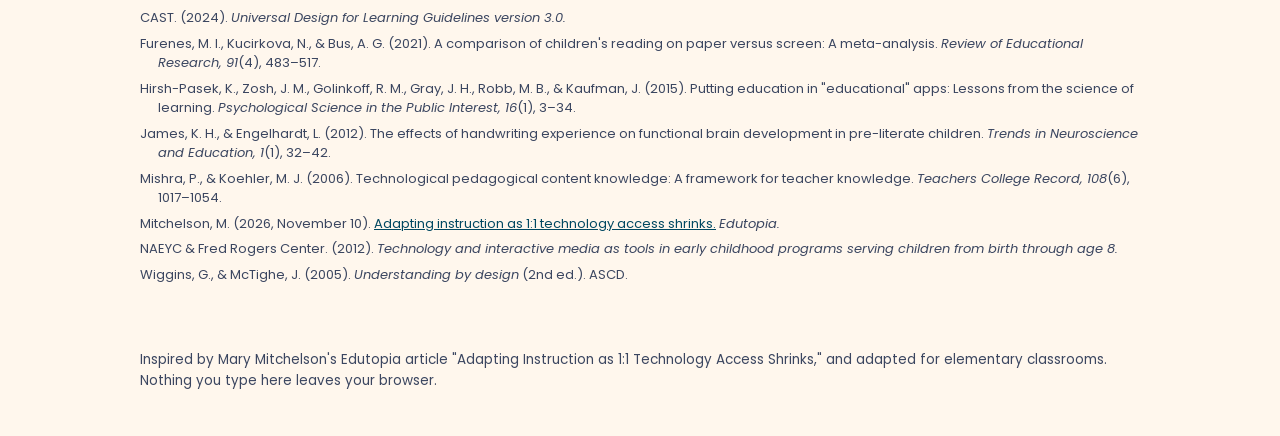
==== commit c019bf44: "Rename the L in PLUG from Lift to Leverage Co-Authored-By: Claude Fable 5.2 <noreply@anthropic.com>" ====
--- a/index.html
+++ b/index.html
@@ -183,7 +183,7 @@
     <p class="lead">In an elementary classroom, tech shares the room with blocks, books, pencils, and the carpet. Run a lesson through four quick questions to decide when a screen is worth it.</p>
     <ul class="letters">
       <li><div class="badge b-p">P</div><h3>Purpose</h3><p>Can you name the learning goal without naming an app?</p></li>
-      <li><div class="badge b-l">L</div><h3>Lift</h3><p>What does the tech add that hands, books, and talk can't?</p></li>
+      <li><div class="badge b-l">L</div><h3>Leverage</h3><p>What does the tech add that hands, books, and talk can't?</p></li>
       <li><div class="badge b-u">U</div><h3>Universal</h3><p>Can every student do it on their own?</p></li>
       <li><div class="badge b-g">G</div><h3>Go time</h3><p>Is the learning worth the minutes it takes to get going?</p></li>
     </ul>
@@ -217,7 +217,7 @@
         <div class="f-side r3"><em>Not yet</em></div>
         <div class="f-note r3">Write the goal first. Then keep going.</div>
         <div class="f-down r4"><em>Yes</em></div>
-        <div class="f-q l r5"><b class="f-l">L</b><div><strong>Lift</strong><span>What does the tech add that hands, books, and talk can't?</span></div></div>
+        <div class="f-q l r5"><b class="f-l">L</b><div><strong>Leverage</strong><span>What does the tech add that hands, books, and talk can't?</span></div></div>
         <div class="f-side r5"><em>Nothing new</em></div>
         <div class="f-out unplug"><i>Tech adds nothing</i><b>Unplug</b><small>Use hands, books, and talk. Also unplug if U and G are both a flat no.</small></div>
         <div class="f-down r6"><em>Something new, or speed and polish</em></div>
@@ -250,7 +250,7 @@
         <p>Backward design starts with what students should understand, then picks the activity (Wiggins &amp; McTighe, 2005). In elementary rooms the risk is "app time" becoming the lesson. TPACK makes the same point: good tech use depends on its fit with the content and the teaching (Mishra &amp; Koehler, 2006).</p>
       </article>
       <article>
-        <div class="top"><div class="badge b-l">L</div><h3>Lift</h3></div>
+        <div class="top"><div class="badge b-l">L</div><h3>Leverage</h3></div>
         <p>Apps teach best when children are active, engaged, working with meaningful content, and interacting with others (Hirsh-Pasek et al., 2015). Hands still matter. A meta-analysis of 55 studies found that concrete manipulatives help math learning (Carbonneau et al., 2013). In a brain-imaging study of pre-readers, printing letters by hand activated the brain's reading network, and typing or tracing them did not (James &amp; Engelhardt, 2012). For children ages 1 to 8, plain digital storybooks led to lower comprehension than paper, while digital books with story-related enhancements did better (Furenes et al., 2021).</p>
       </article>
       <article>
@@ -294,7 +294,7 @@
       {v:2, t:'Yes, the goal is clear', d:'I can say what students will know or be able to do.'},
       {v:0, t:'Not yet', d:'Right now the plan starts with the app or the device.'}
     ]},
-  { k:'l', word:'Lift',
+  { k:'l', word:'Leverage',
     q:'What does the tech add that hands, books, and talk can\'t?',
     help:{k2:'Young children learn by touching, moving, drawing, and talking. Compare the screen with the best hands-on version of this lesson.',
           g35:'Compare the screen with the best paper, hands-on, or discussion version of this lesson.'},
@@ -488,7 +488,7 @@
       <button class="btn" id="copy">Copy summary</button>
       <button class="btn link" id="back">Change an answer</button>
     </div>
-    <p class="print-only">The PLUG Check for elementary classrooms: Purpose, Lift, Universal, Go time. Inspired by Mary Mitchelson, "Adapting Instruction as 1:1 Technology Access Shrinks," Edutopia, 2026.</p>
+    <p class="print-only">The PLUG Check for elementary classrooms: Purpose, Leverage, Universal, Go time. Inspired by Mary Mitchelson, "Adapting Instruction as 1:1 Technology Access Shrinks," Edutopia, 2026.</p>
   </div>`;
   $('#again').onclick = () => { Object.assign(state, {i:-1, lesson:'', band:'', goal:'', a:{}, nudge:false}); render(); $('#lesson').focus(); };
   $('#print').onclick = () => window.print();
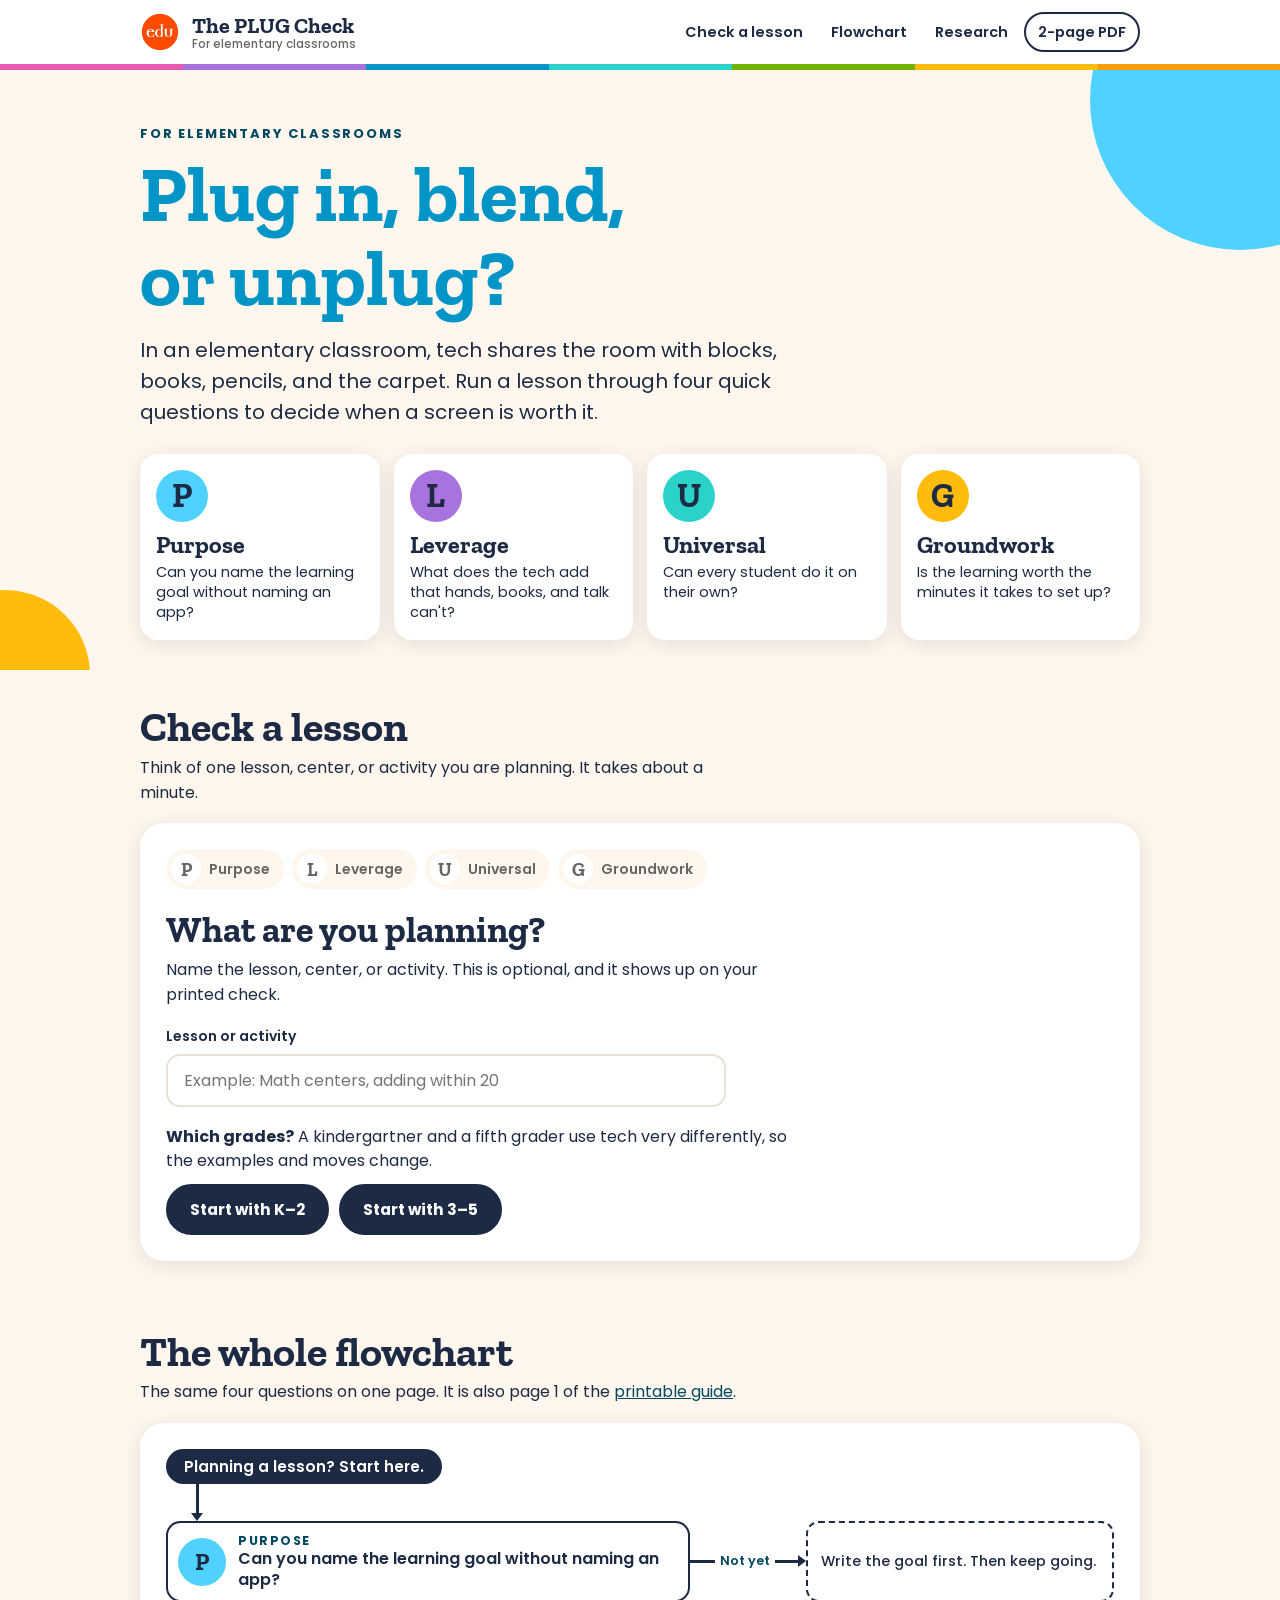
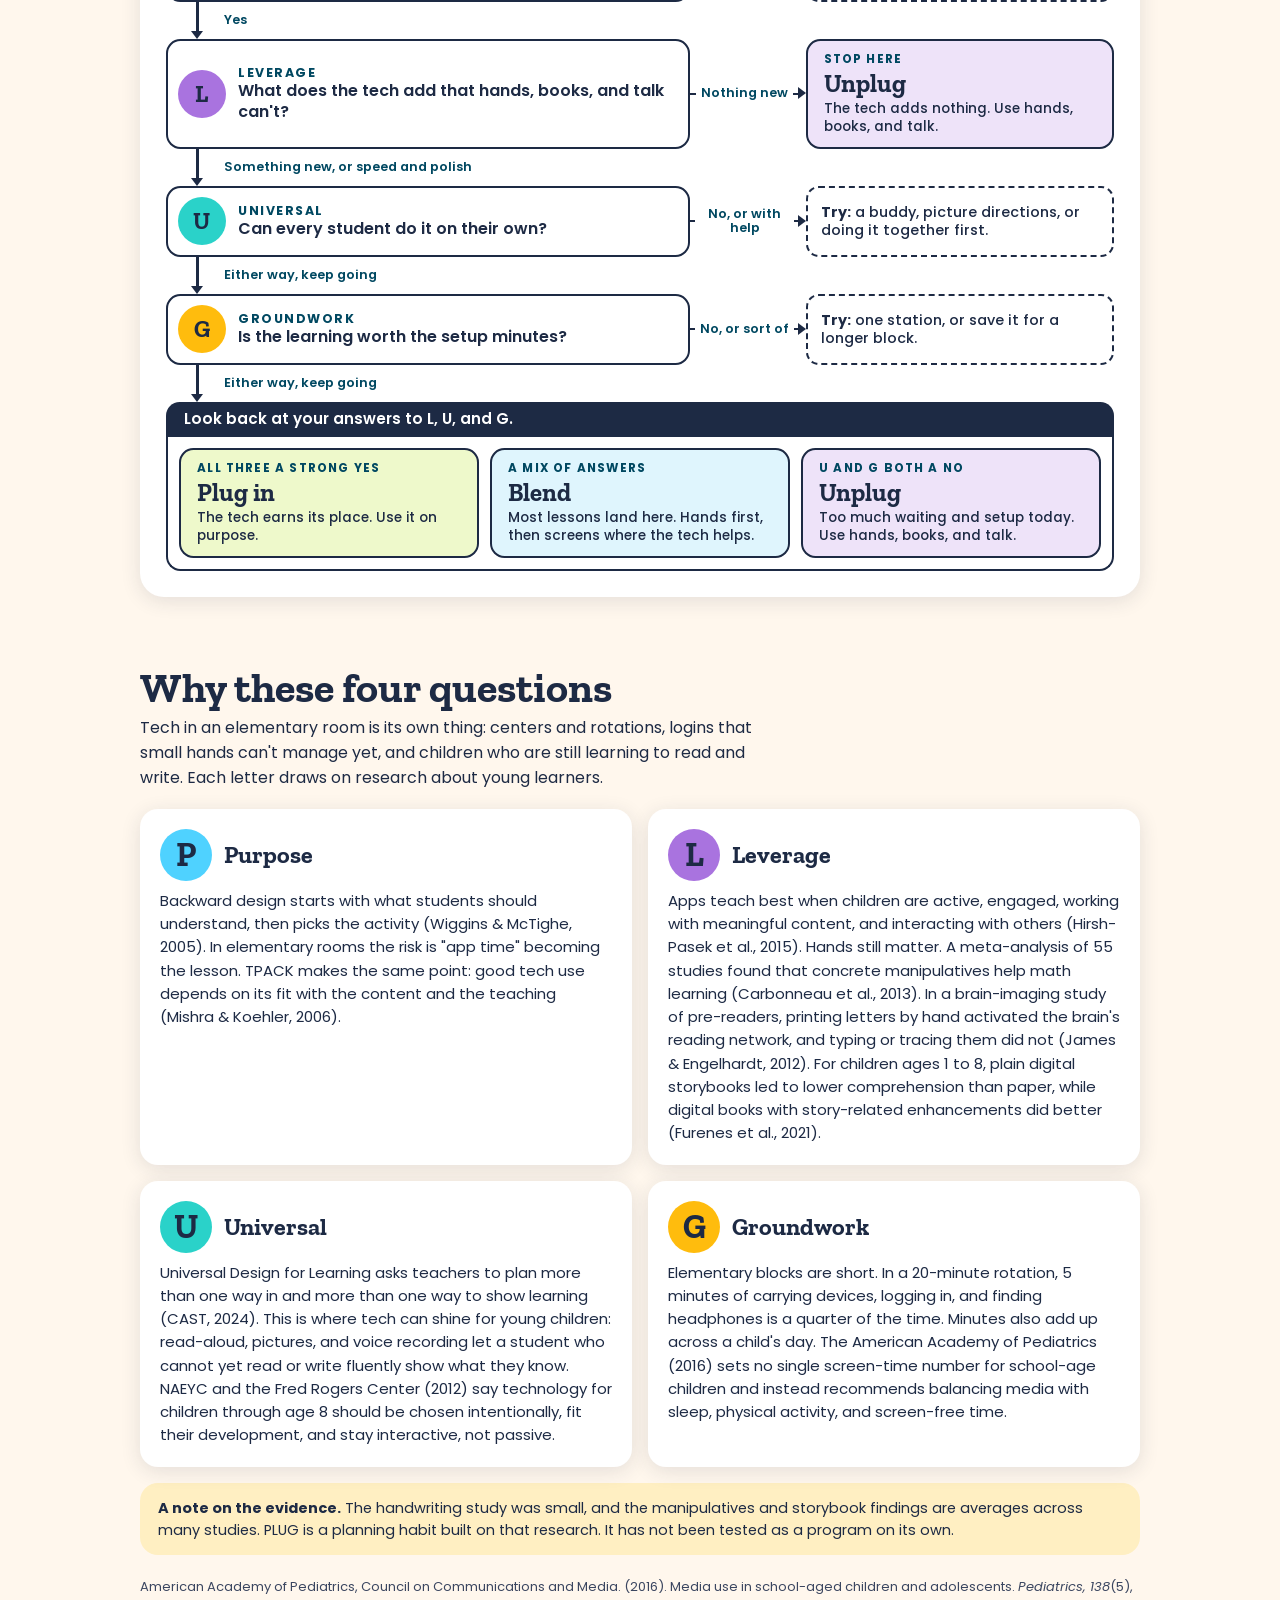
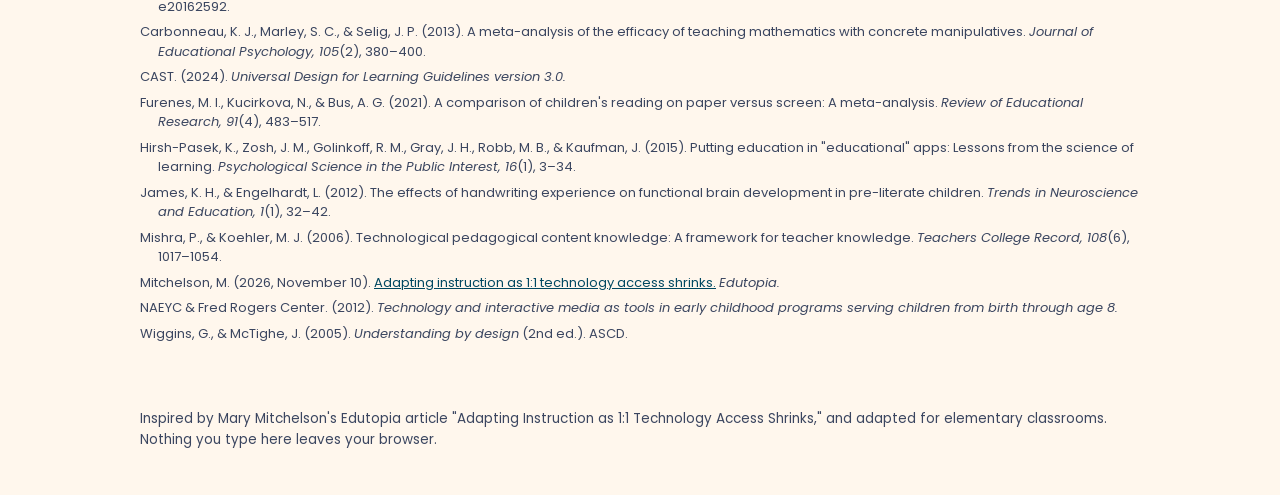
==== commit 3200a587: "Rename G to Groundwork and make the flowchart end in three clear outcomes Co-Authored-By: Claude Fab" ====
--- a/index.html
+++ b/index.html
@@ -185,7 +185,7 @@
       <li><div class="badge b-p">P</div><h3>Purpose</h3><p>Can you name the learning goal without naming an app?</p></li>
       <li><div class="badge b-l">L</div><h3>Leverage</h3><p>What does the tech add that hands, books, and talk can't?</p></li>
       <li><div class="badge b-u">U</div><h3>Universal</h3><p>Can every student do it on their own?</p></li>
-      <li><div class="badge b-g">G</div><h3>Go time</h3><p>Is the learning worth the minutes it takes to get going?</p></li>
+      <li><div class="badge b-g">G</div><h3>Groundwork</h3><p>Is the learning worth the minutes it takes to set up?</p></li>
     </ul>
   </div>
 </div>
@@ -219,19 +219,21 @@
         <div class="f-down r4"><em>Yes</em></div>
         <div class="f-q l r5"><b class="f-l">L</b><div><strong>Leverage</strong><span>What does the tech add that hands, books, and talk can't?</span></div></div>
         <div class="f-side r5"><em>Nothing new</em></div>
-        <div class="f-out unplug"><i>Tech adds nothing</i><b>Unplug</b><small>Use hands, books, and talk. Also unplug if U and G are both a flat no.</small></div>
+        <div class="f-out unplug"><i>Stop here</i><b>Unplug</b><small>The tech adds nothing. Use hands, books, and talk.</small></div>
         <div class="f-down r6"><em>Something new, or speed and polish</em></div>
         <div class="f-q u r7"><b class="f-l">U</b><div><strong>Universal</strong><span>Can every student do it on their own?</span></div></div>
         <div class="f-side r7"><em>No, or with help</em></div>
-        <div class="f-note r7">Plan a buddy, picture directions, or do it together first.</div>
-        <div class="f-down r8"></div>
-        <div class="f-q g r9"><b class="f-l">G</b><div><strong>Go time</strong><span>Is the learning worth the setup minutes?</span></div></div>
+        <div class="f-note r7"><span><b>Try:</b> a buddy, picture directions, or doing it together first.</span></div>
+        <div class="f-down r8"><em>Either way, keep going</em></div>
+        <div class="f-q g r9"><b class="f-l">G</b><div><strong>Groundwork</strong><span>Is the learning worth the setup minutes?</span></div></div>
         <div class="f-side r9"><em>No, or sort of</em></div>
-        <div class="f-note r9">Make it one station, or save it for a longer block.</div>
-        <div class="f-down r10"></div>
-        <div class="f-ends r11">
-          <div class="f-out plug"><i>Three strong yeses</i><b>Plug in</b><small>The tech earns its place. Use it on purpose.</small></div>
-          <div class="f-out blend"><i>Everything else</i><b>Blend</b><small>Most lessons land here. Hands first, then screens for the part where tech helps.</small></div>
+        <div class="f-note r9"><span><b>Try:</b> one station, or save it for a longer block.</span></div>
+        <div class="f-down r10"><em>Either way, keep going</em></div>
+        <div class="f-tally r11">Look back at your answers to L, U, and G.</div>
+        <div class="f-ends r12">
+          <div class="f-out plug"><i>All three a strong yes</i><b>Plug in</b><small>The tech earns its place. Use it on purpose.</small></div>
+          <div class="f-out blend"><i>A mix of answers</i><b>Blend</b><small>Most lessons land here. Hands first, then screens where the tech helps.</small></div>
+          <div class="f-out unplug"><i>U and G both a no</i><b>Unplug</b><small>Too much waiting and setup today. Use hands, books, and talk.</small></div>
         </div>
       </div>
     </div>
@@ -258,7 +260,7 @@
         <p>Universal Design for Learning asks teachers to plan more than one way in and more than one way to show learning (CAST, 2024). This is where tech can shine for young children: read-aloud, pictures, and voice recording let a student who cannot yet read or write fluently show what they know. NAEYC and the Fred Rogers Center (2012) say technology for children through age 8 should be chosen intentionally, fit their development, and stay interactive, not passive.</p>
       </article>
       <article>
-        <div class="top"><div class="badge b-g">G</div><h3>Go time</h3></div>
+        <div class="top"><div class="badge b-g">G</div><h3>Groundwork</h3></div>
         <p>Elementary blocks are short. In a 20-minute rotation, 5 minutes of carrying devices, logging in, and finding headphones is a quarter of the time. Minutes also add up across a child's day. The American Academy of Pediatrics (2016) sets no single screen-time number for school-age children and instead recommends balancing media with sleep, physical activity, and screen-free time.</p>
       </article>
     </div>
@@ -322,8 +324,8 @@
           g35:'With a partner, a checklist, or a quick model first.'}},
       {v:0, t:'Not as planned', d:'Too many students would be stuck waiting for me.'}
     ]},
-  { k:'g', word:'Go time',
-    q:'Is the learning worth the minutes it takes to get going?',
+  { k:'g', word:'Groundwork',
+    q:'Is the learning worth the minutes it takes to set up?',
     help:{k2:'Count carrying devices, logging in, headphones, and putting everything back. In a 15-minute center, 5 minutes of setup is a third of the time.',
           g35:'Count passing out, logging in, headphones, the dead battery, and plugging everything back in. In a 20-minute rotation, 5 minutes is a quarter of the time.'},
     options:[
@@ -488,7 +490,7 @@
       <button class="btn" id="copy">Copy summary</button>
       <button class="btn link" id="back">Change an answer</button>
     </div>
-    <p class="print-only">The PLUG Check for elementary classrooms: Purpose, Leverage, Universal, Go time. Inspired by Mary Mitchelson, "Adapting Instruction as 1:1 Technology Access Shrinks," Edutopia, 2026.</p>
+    <p class="print-only">The PLUG Check for elementary classrooms: Purpose, Leverage, Universal, Groundwork. Inspired by Mary Mitchelson, "Adapting Instruction as 1:1 Technology Access Shrinks," Edutopia, 2026.</p>
   </div>`;
   $('#again').onclick = () => { Object.assign(state, {i:-1, lesson:'', band:'', goal:'', a:{}, nudge:false}); render(); $('#lesson').focus(); };
   $('#print').onclick = () => window.print();
--- a/flow.css
+++ b/flow.css
@@ -59,15 +59,16 @@
 .f-out b{font-family:'Zilla Slab',Rockwell,Georgia,serif; font-size:1.55em; font-weight:700; line-height:1.05; display:block}
 .f-out small{display:block; font-size:.85em; font-weight:500; margin-top:.25em}
 .f-out i{font-style:normal; font-size:.74em; font-weight:700; letter-spacing:.1em; text-transform:uppercase; color:#004861; margin-bottom:.3em}
-.f-out.unplug{grid-column:3; background:#EEE3F9}
+.f-out.unplug{background:#EEE3F9}
+.flow > .f-out.unplug{grid-column:3; grid-row:5}
 .f-out.plug{background:#EEF9CB}
 .f-out.blend{background:#DFF5FD}
-.f-ends{grid-column:1 / -1; display:grid; grid-template-columns:1fr 1fr; gap:1em}
+.f-tally{grid-column:1 / -1; background:#1D2A44; color:#fff; font-weight:600; font-size:.95em; padding:.5em 1.2em; border-radius:.9em .9em 0 0}
+.f-ends{grid-column:1 / -1; display:grid; grid-template-columns:repeat(3,1fr); gap:.7em; padding:.7em; border:.14em solid #1D2A44; border-top:0; border-radius:0 0 .9em .9em; background:#fff}
 
 /* explicit rows */
 .r1{grid-row:1}.r2{grid-row:2}.r3{grid-row:3}.r4{grid-row:4}.r5{grid-row:5}.r6{grid-row:6}
-.r7{grid-row:7}.r8{grid-row:8}.r9{grid-row:9}.r10{grid-row:10}.r11{grid-row:11}
-.f-out.unplug{grid-row:5}
+.r7{grid-row:7}.r8{grid-row:8}.r9{grid-row:9}.r10{grid-row:10}.r11{grid-row:11}.r12{grid-row:12}
 
 @media (max-width:640px){
   .flow.responsive{grid-template-columns:minmax(0,1fr) 4.6em minmax(0,.62fr)}
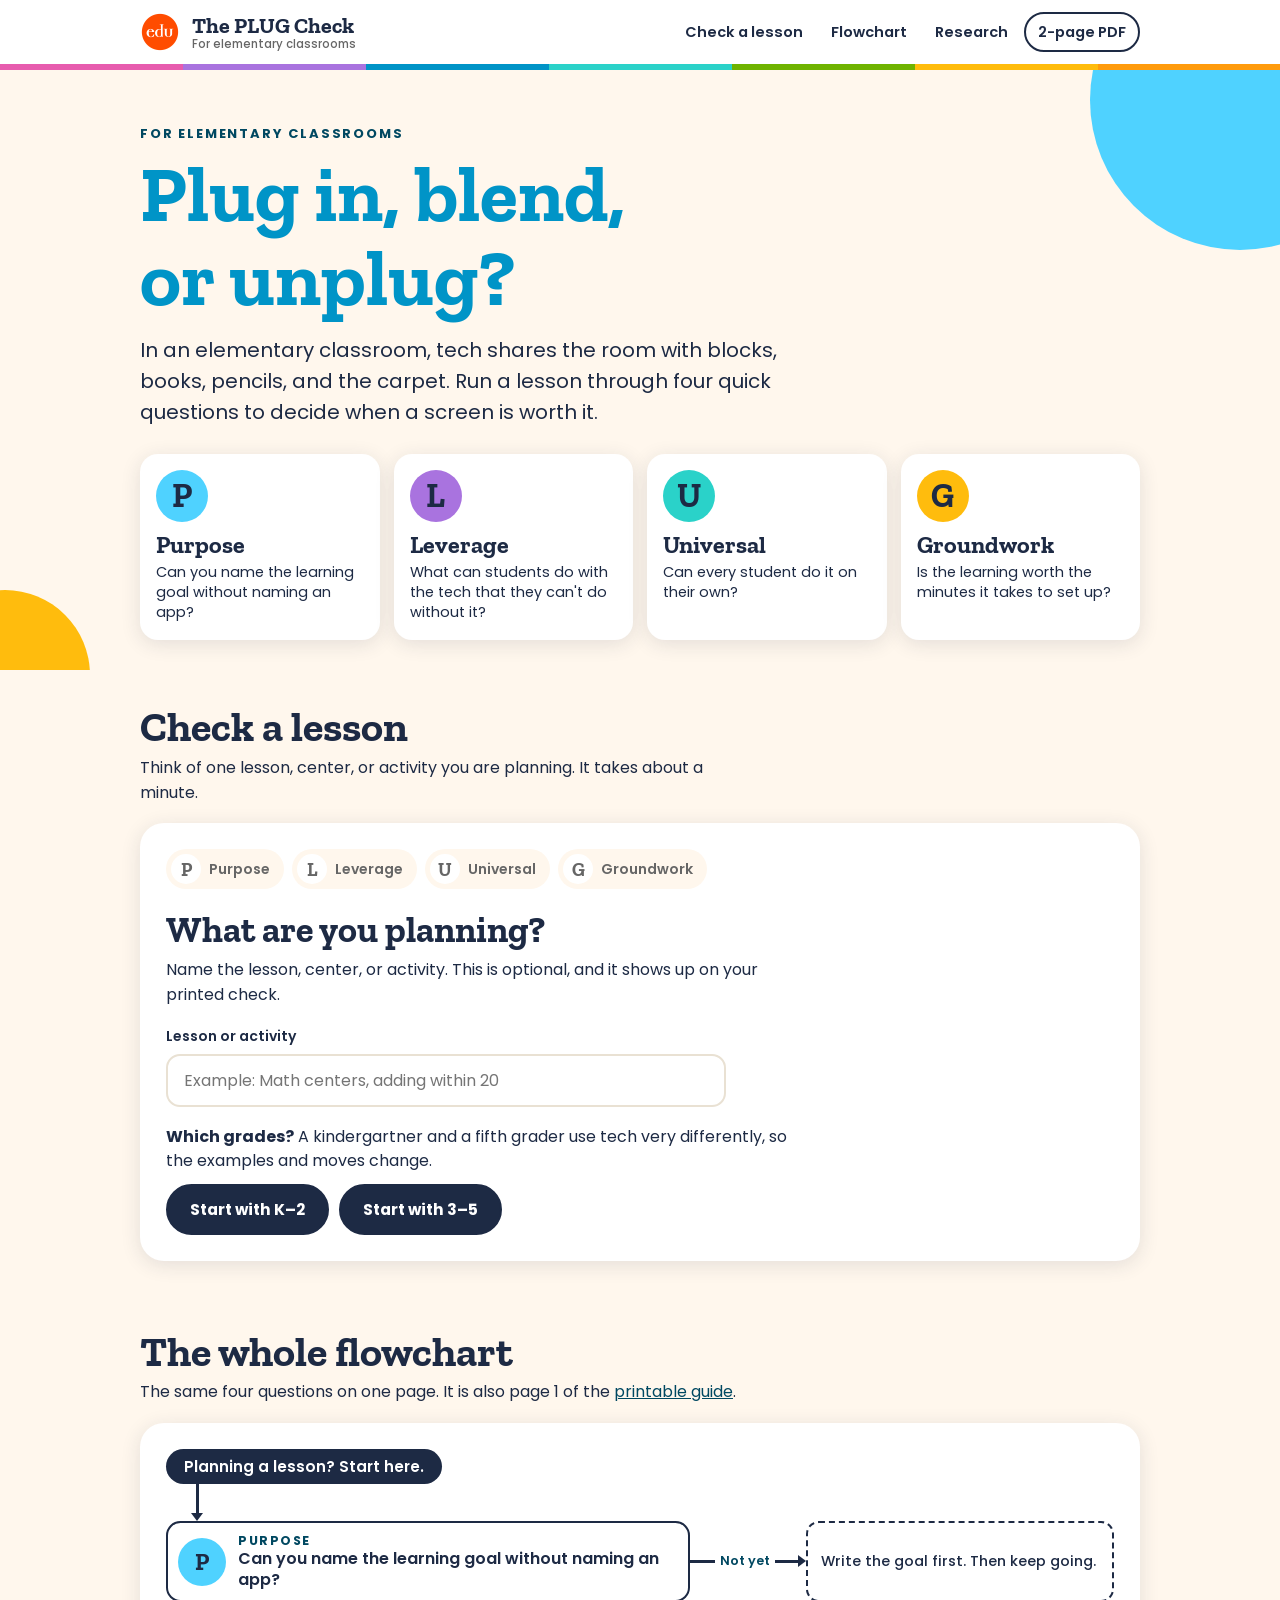
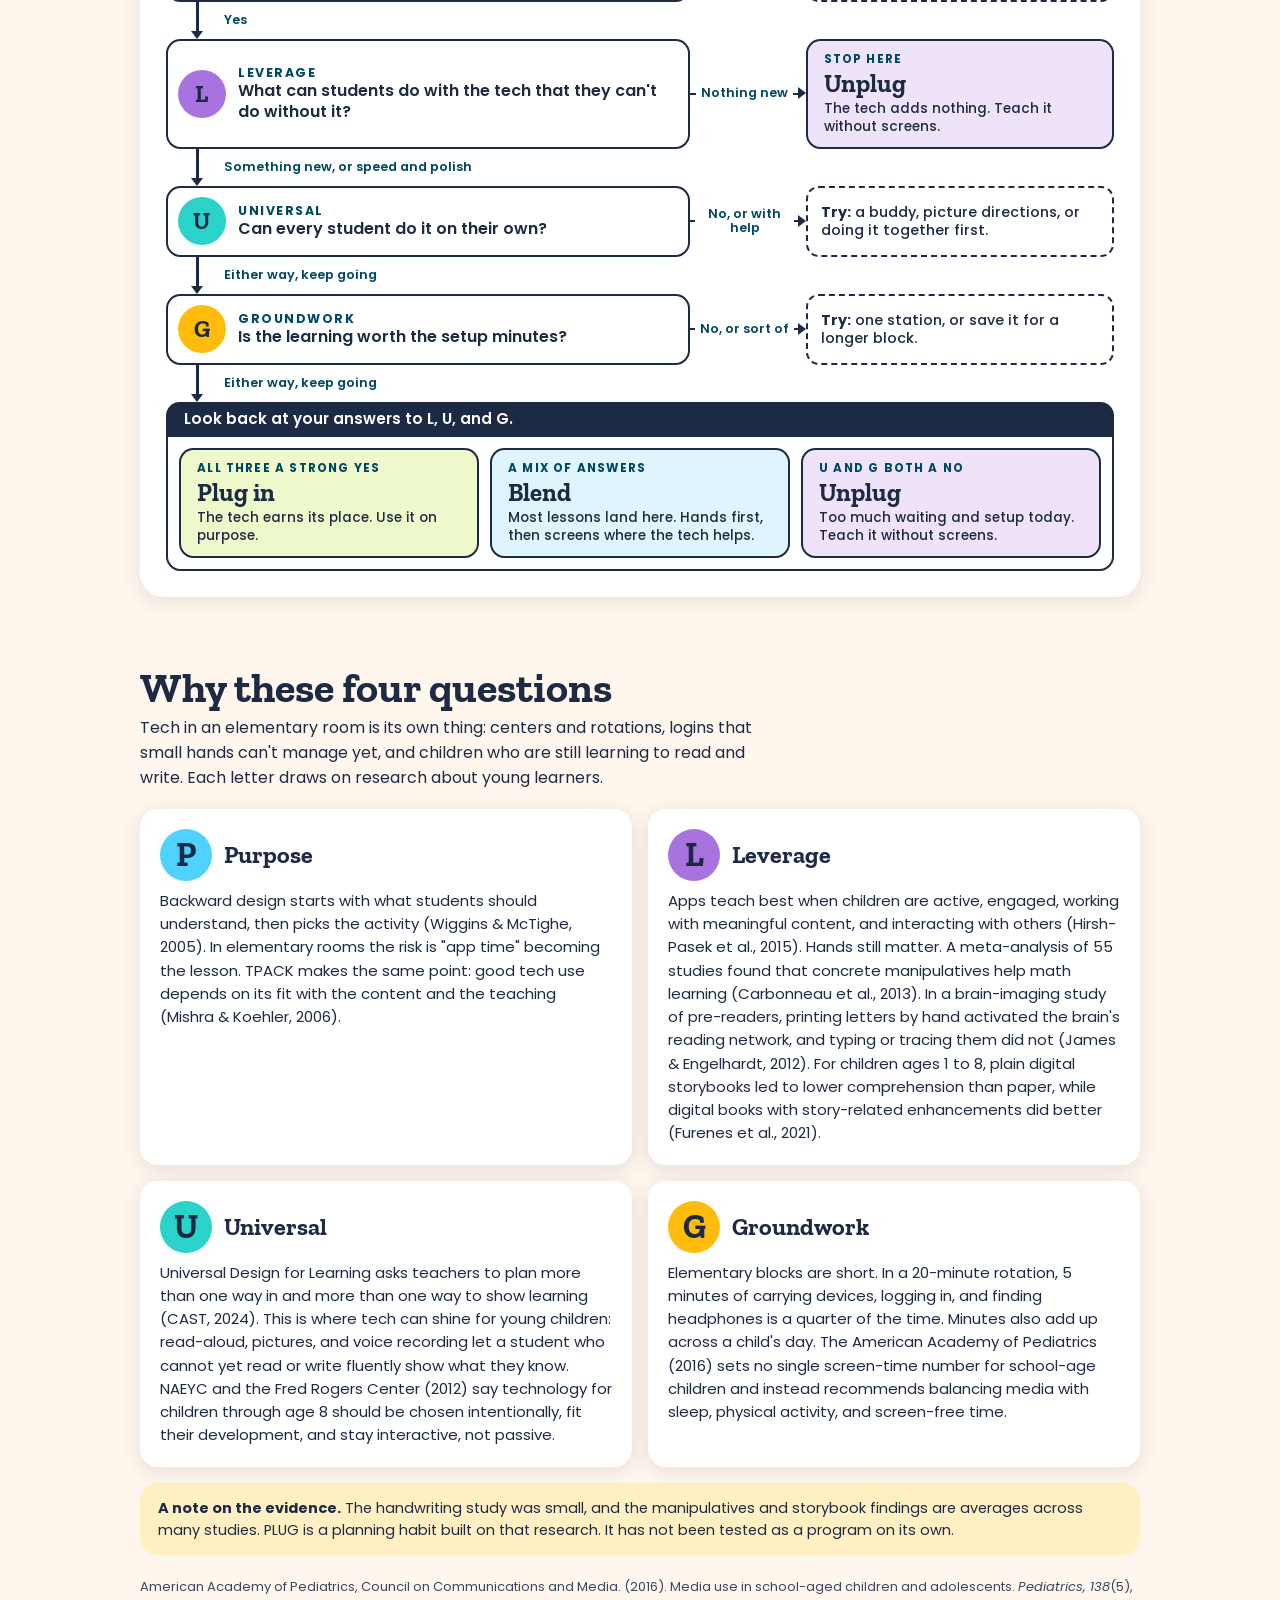
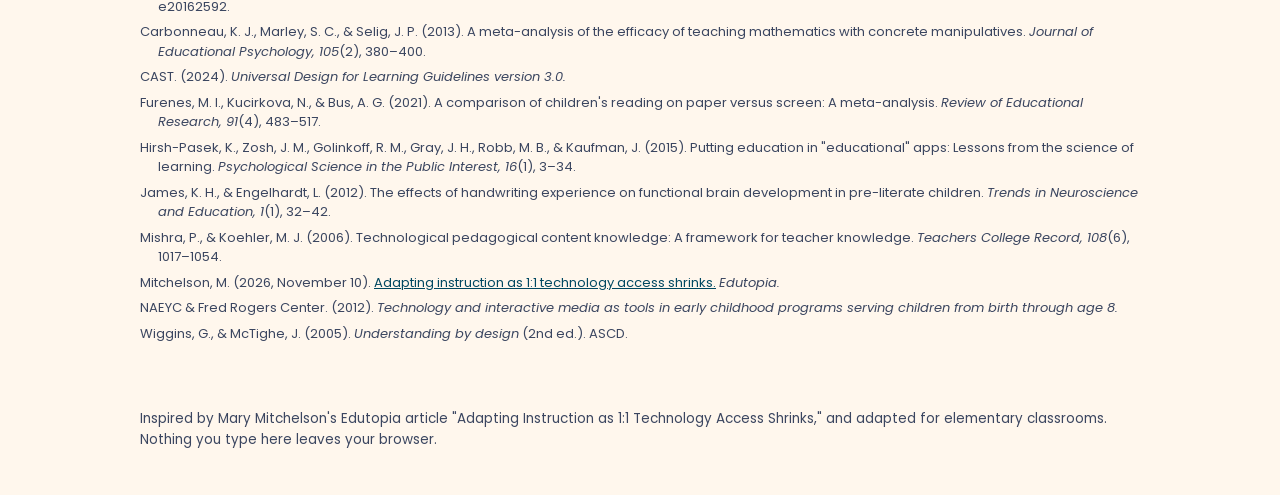
==== commit 5dbfcf16: "Replace 'hands, books, and talk' with plainer wording Co-Authored-By: Claude Fable 5.2 <noreply@anth" ====
--- a/index.html
+++ b/index.html
@@ -183,7 +183,7 @@
     <p class="lead">In an elementary classroom, tech shares the room with blocks, books, pencils, and the carpet. Run a lesson through four quick questions to decide when a screen is worth it.</p>
     <ul class="letters">
       <li><div class="badge b-p">P</div><h3>Purpose</h3><p>Can you name the learning goal without naming an app?</p></li>
-      <li><div class="badge b-l">L</div><h3>Leverage</h3><p>What does the tech add that hands, books, and talk can't?</p></li>
+      <li><div class="badge b-l">L</div><h3>Leverage</h3><p>What can students do with the tech that they can't do without it?</p></li>
       <li><div class="badge b-u">U</div><h3>Universal</h3><p>Can every student do it on their own?</p></li>
       <li><div class="badge b-g">G</div><h3>Groundwork</h3><p>Is the learning worth the minutes it takes to set up?</p></li>
     </ul>
@@ -217,9 +217,9 @@
         <div class="f-side r3"><em>Not yet</em></div>
         <div class="f-note r3">Write the goal first. Then keep going.</div>
         <div class="f-down r4"><em>Yes</em></div>
-        <div class="f-q l r5"><b class="f-l">L</b><div><strong>Leverage</strong><span>What does the tech add that hands, books, and talk can't?</span></div></div>
+        <div class="f-q l r5"><b class="f-l">L</b><div><strong>Leverage</strong><span>What can students do with the tech that they can't do without it?</span></div></div>
         <div class="f-side r5"><em>Nothing new</em></div>
-        <div class="f-out unplug"><i>Stop here</i><b>Unplug</b><small>The tech adds nothing. Use hands, books, and talk.</small></div>
+        <div class="f-out unplug"><i>Stop here</i><b>Unplug</b><small>The tech adds nothing. Teach it without screens.</small></div>
         <div class="f-down r6"><em>Something new, or speed and polish</em></div>
         <div class="f-q u r7"><b class="f-l">U</b><div><strong>Universal</strong><span>Can every student do it on their own?</span></div></div>
         <div class="f-side r7"><em>No, or with help</em></div>
@@ -233,7 +233,7 @@
         <div class="f-ends r12">
           <div class="f-out plug"><i>All three a strong yes</i><b>Plug in</b><small>The tech earns its place. Use it on purpose.</small></div>
           <div class="f-out blend"><i>A mix of answers</i><b>Blend</b><small>Most lessons land here. Hands first, then screens where the tech helps.</small></div>
-          <div class="f-out unplug"><i>U and G both a no</i><b>Unplug</b><small>Too much waiting and setup today. Use hands, books, and talk.</small></div>
+          <div class="f-out unplug"><i>U and G both a no</i><b>Unplug</b><small>Too much waiting and setup today. Teach it without screens.</small></div>
         </div>
       </div>
     </div>
@@ -291,19 +291,19 @@
   { k:'p', word:'Purpose',
     q:'Can you name the learning goal without naming an app?',
     help:{k2:'"Students will count on from any number" is a goal. "Students will do 15 minutes on the math app" is a tool.',
-          g35:'"Students will compare fractions with unlike denominators" is a goal. "Students will make a slideshow" is a tool.'},
+          g35:'"Students will successfully add fractions with different denominators" is a goal. "Students will make a slideshow" is a tool.'},
     options:[
       {v:2, t:'Yes, the goal is clear', d:'I can say what students will know or be able to do.'},
       {v:0, t:'Not yet', d:'Right now the plan starts with the app or the device.'}
     ]},
   { k:'l', word:'Leverage',
-    q:'What does the tech add that hands, books, and talk can\'t?',
+    q:'What can students do with the tech that they can\'t do without it?',
     help:{k2:'Young children learn by touching, moving, drawing, and talking. Compare the screen with the best hands-on version of this lesson.',
           g35:'Compare the screen with the best paper, hands-on, or discussion version of this lesson.'},
     options:[
       {v:2, t:'Something new',
-       d:{k2:'Students record their voice to explain their thinking, photograph their work, hear a book read aloud, or practice at their own level.',
-          g35:'Students create, record, research, work together, or get feedback at their own level in a way they could not on paper.'}},
+       d:{k2:'Students record their voice to explain their thinking, photograph their work, hear a book read aloud, or get practice that gets easier or harder to fit them.',
+          g35:'Students create, record, research, work together, or get instant feedback in a way they could not on paper.'}},
       {v:1, t:'Speed or polish',
        d:{k2:'Same task on a screen: a practice game in place of a card game, a digital sort in place of a paper one.',
           g35:'Same task, just faster or neater: typing a final copy, a quiz game for review, looking something up.'}},
@@ -337,7 +337,7 @@
 const VERDICTS = {
   plug:  {name:'Plug in', line:'The tech earns its place in this lesson. Use it on purpose.'},
   blend: {name:'Blend',   line:'Hands first, then screens for the part where the tech helps. Most lessons land here.'},
-  unplug:{name:'Unplug',  line:'Hands, books, and talk will teach this one better today.'}
+  unplug:{name:'Unplug',  line:'This lesson will work better without screens today.'}
 };
 const TIPS = {
   plug:{k2:[
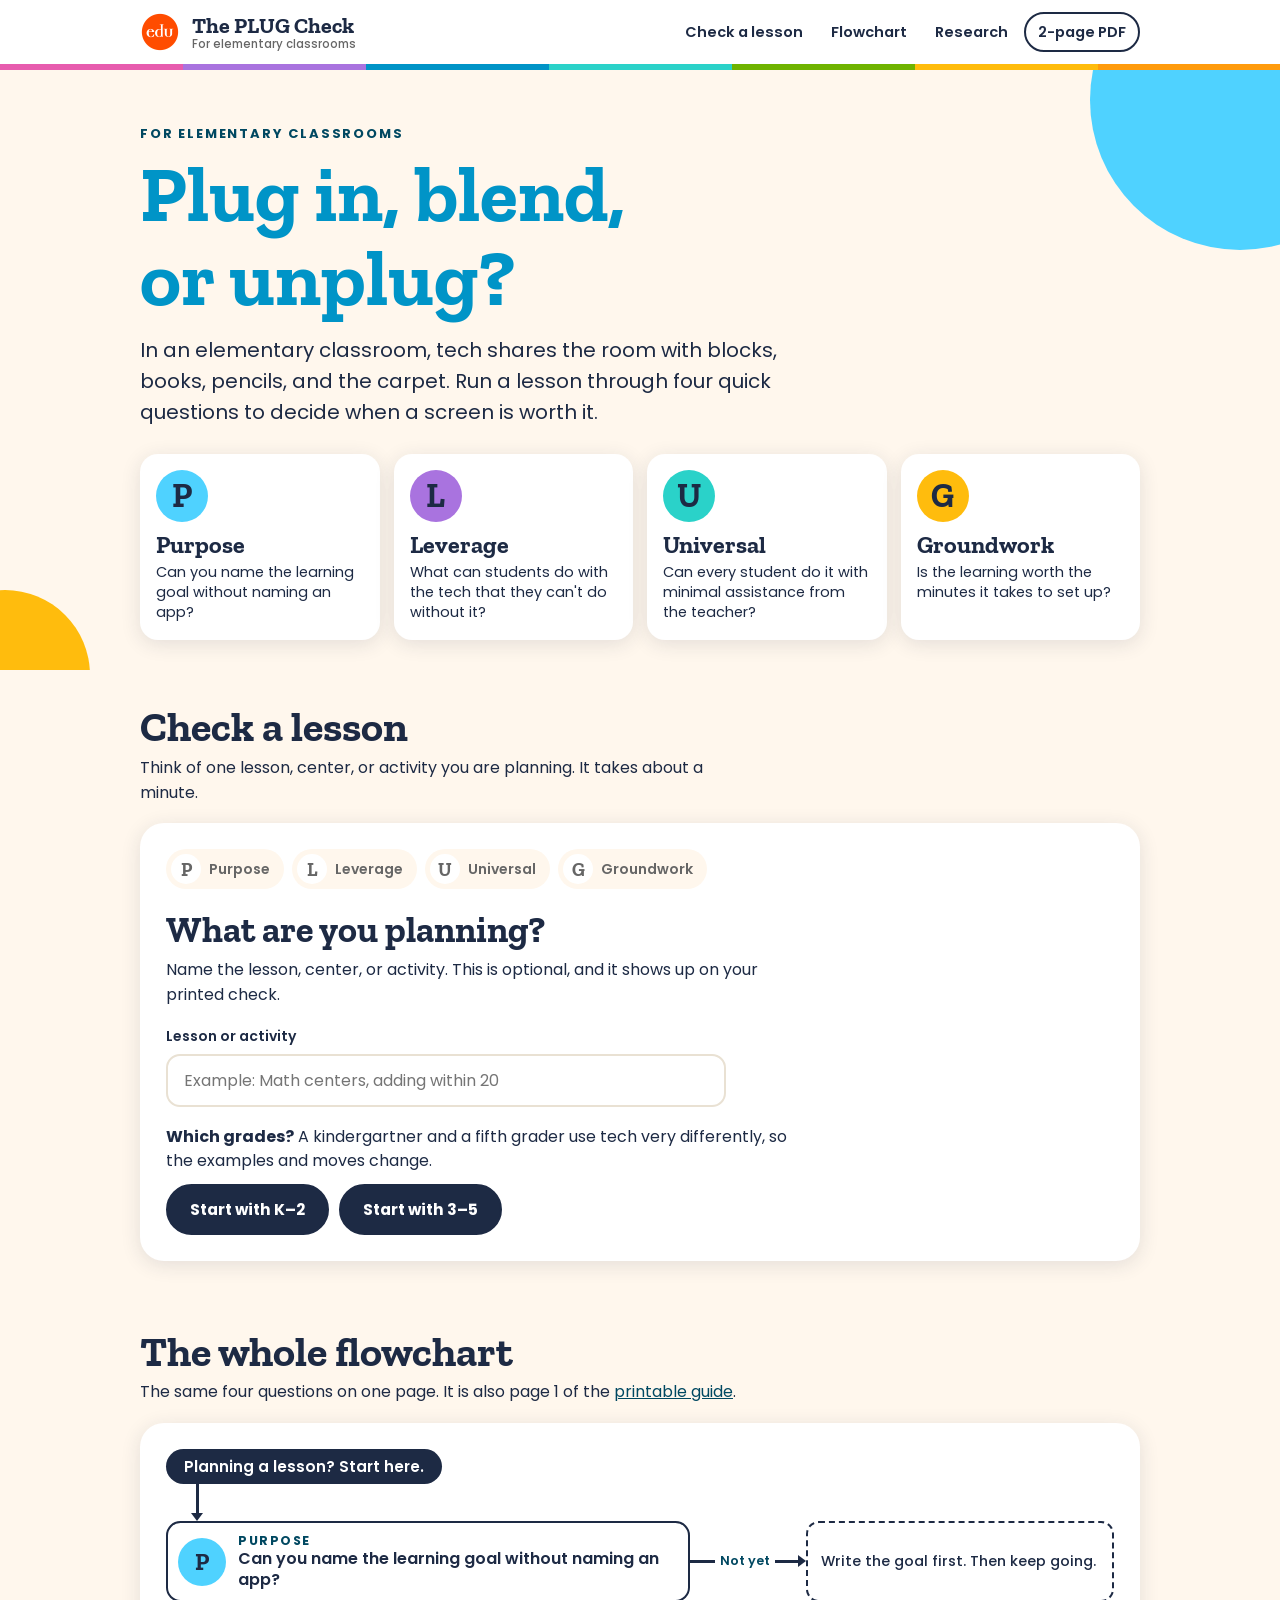
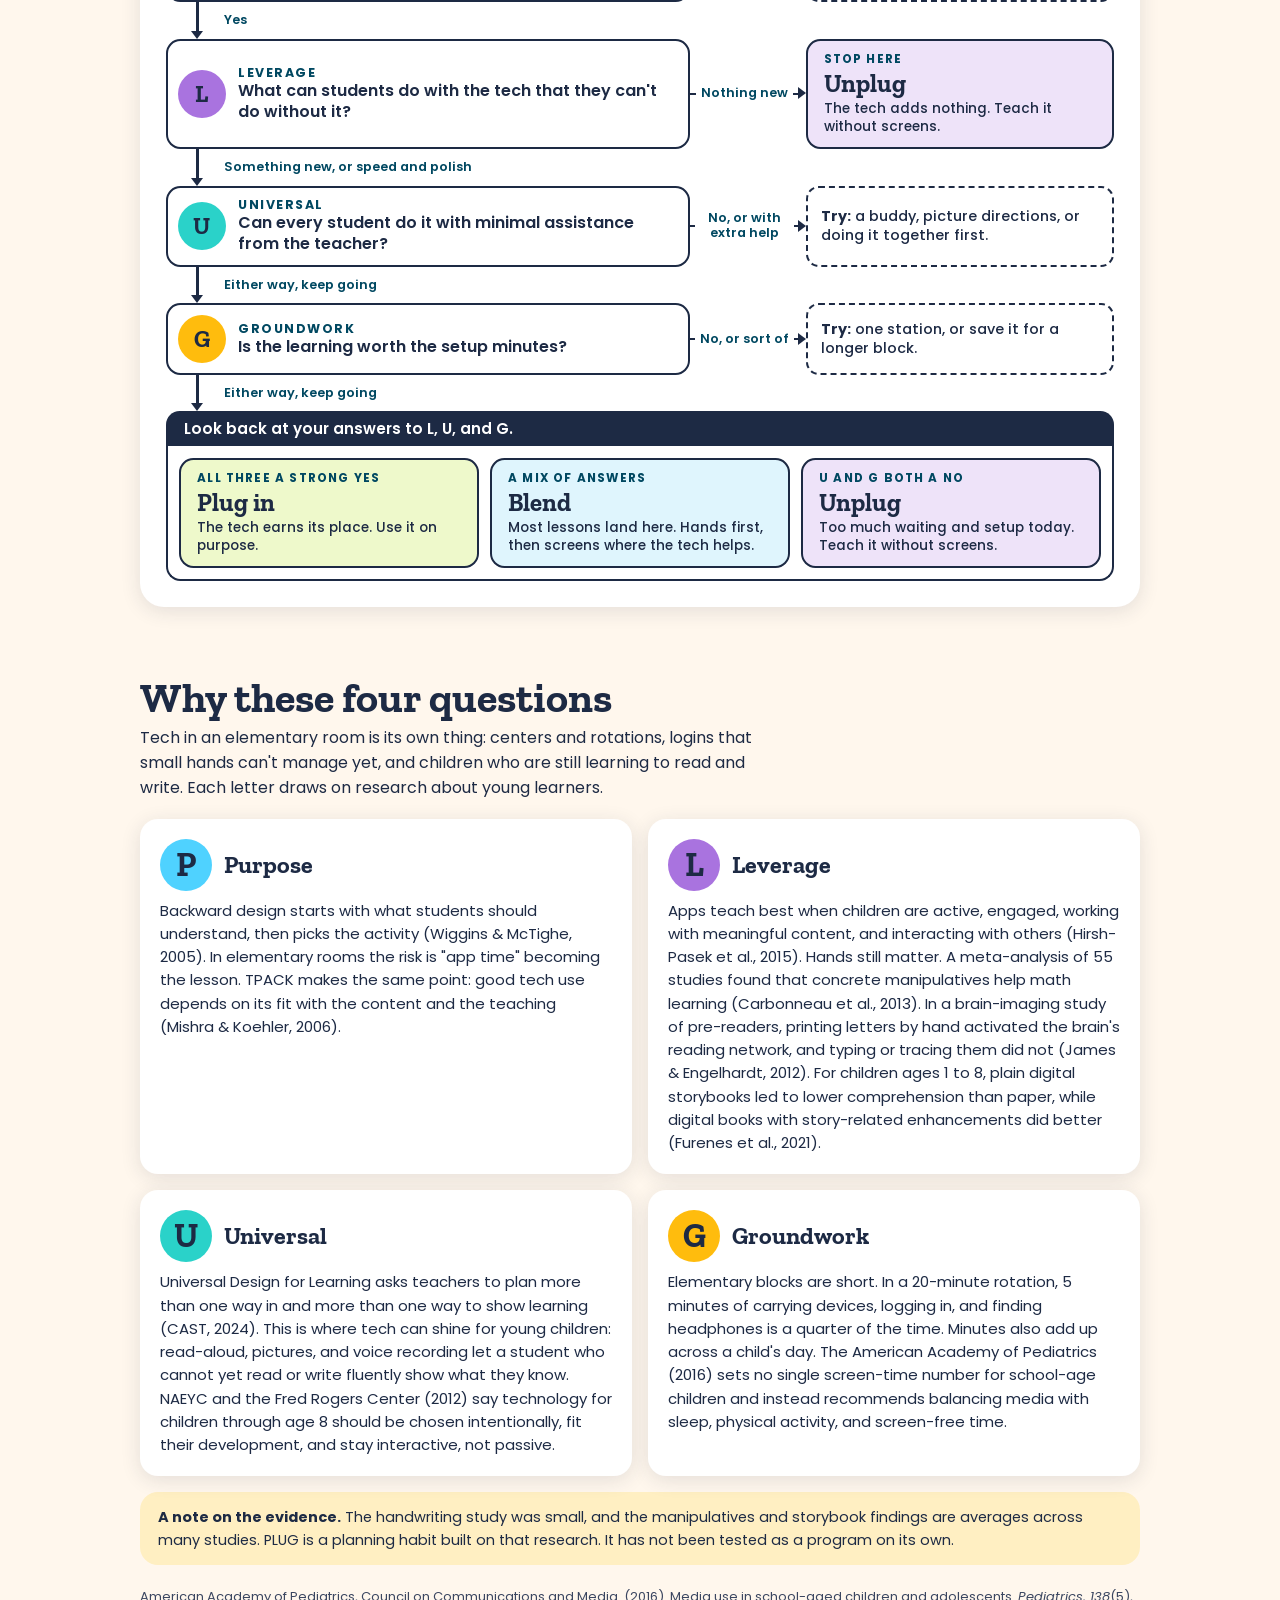
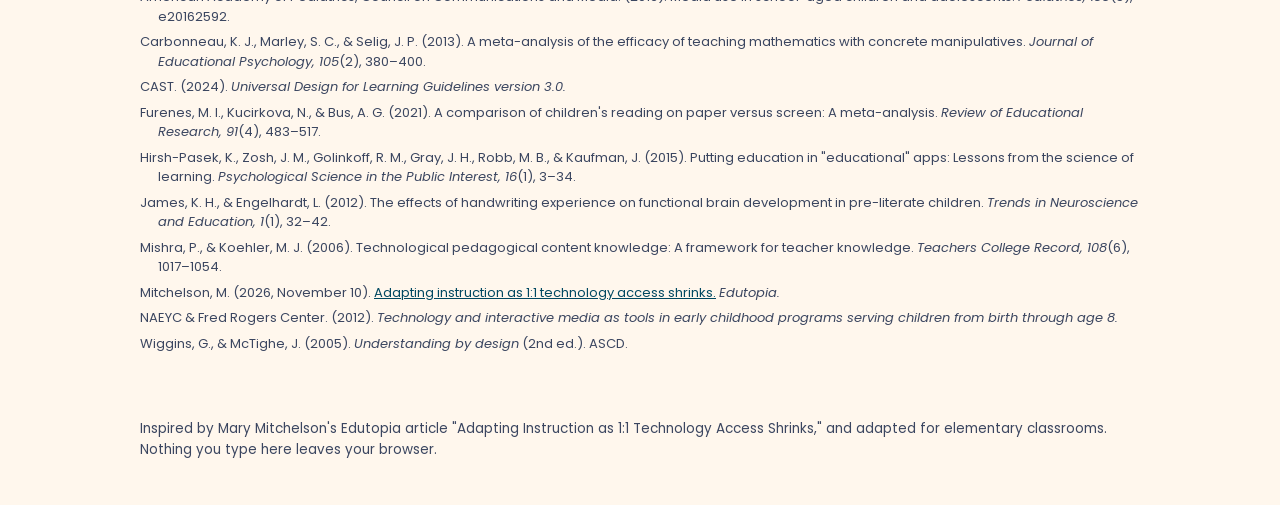
==== commit c138d6a2: "Universal: 'minimal assistance from the teacher' in place of 'alone' Co-Authored-By: Claude Fable 5." ====
--- a/index.html
+++ b/index.html
@@ -184,7 +184,7 @@
     <ul class="letters">
       <li><div class="badge b-p">P</div><h3>Purpose</h3><p>Can you name the learning goal without naming an app?</p></li>
       <li><div class="badge b-l">L</div><h3>Leverage</h3><p>What can students do with the tech that they can't do without it?</p></li>
-      <li><div class="badge b-u">U</div><h3>Universal</h3><p>Can every student do it on their own?</p></li>
+      <li><div class="badge b-u">U</div><h3>Universal</h3><p>Can every student do it with minimal assistance from the teacher?</p></li>
       <li><div class="badge b-g">G</div><h3>Groundwork</h3><p>Is the learning worth the minutes it takes to set up?</p></li>
     </ul>
   </div>
@@ -221,8 +221,8 @@
         <div class="f-side r5"><em>Nothing new</em></div>
         <div class="f-out unplug"><i>Stop here</i><b>Unplug</b><small>The tech adds nothing. Teach it without screens.</small></div>
         <div class="f-down r6"><em>Something new, or speed and polish</em></div>
-        <div class="f-q u r7"><b class="f-l">U</b><div><strong>Universal</strong><span>Can every student do it on their own?</span></div></div>
-        <div class="f-side r7"><em>No, or with help</em></div>
+        <div class="f-q u r7"><b class="f-l">U</b><div><strong>Universal</strong><span>Can every student do it with minimal assistance from the teacher?</span></div></div>
+        <div class="f-side r7"><em>No, or with extra help</em></div>
         <div class="f-note r7"><span><b>Try:</b> a buddy, picture directions, or doing it together first.</span></div>
         <div class="f-down r8"><em>Either way, keep going</em></div>
         <div class="f-q g r9"><b class="f-l">G</b><div><strong>Groundwork</strong><span>Is the learning worth the setup minutes?</span></div></div>
@@ -312,14 +312,14 @@
           g35:'It is a worksheet on a screen. Paper, manipulatives, or talk would do the job as well or better.'}}
     ]},
   { k:'u', word:'Universal',
-    q:'Can every student do it on their own?',
+    q:'Can every student do it with minimal assistance from the teacher?',
     help:{k2:'Think about logging in, following directions they cannot read yet, and finding the right place. If you are at the small-group table, can they manage without you?',
           g35:'Think about logging in, typing, reading the directions, and students who need supports. Can they manage while you teach a small group?'},
     options:[
-      {v:2, t:'Yes, on their own',
+      {v:2, t:'Yes, with minimal help',
        d:{k2:'Logins are saved or use a badge, directions are spoken or pictured, and supports are ready.',
           g35:'They know the login and the tool, can read the directions, and supports are ready.'}},
-      {v:1, t:'Yes, with help',
+      {v:1, t:'Yes, with extra help',
        d:{k2:'With a buddy, picture directions, an adult helper, or all together on the big screen.',
           g35:'With a partner, a checklist, or a quick model first.'}},
       {v:0, t:'Not as planned', d:'Too many students would be stuck waiting for me.'}
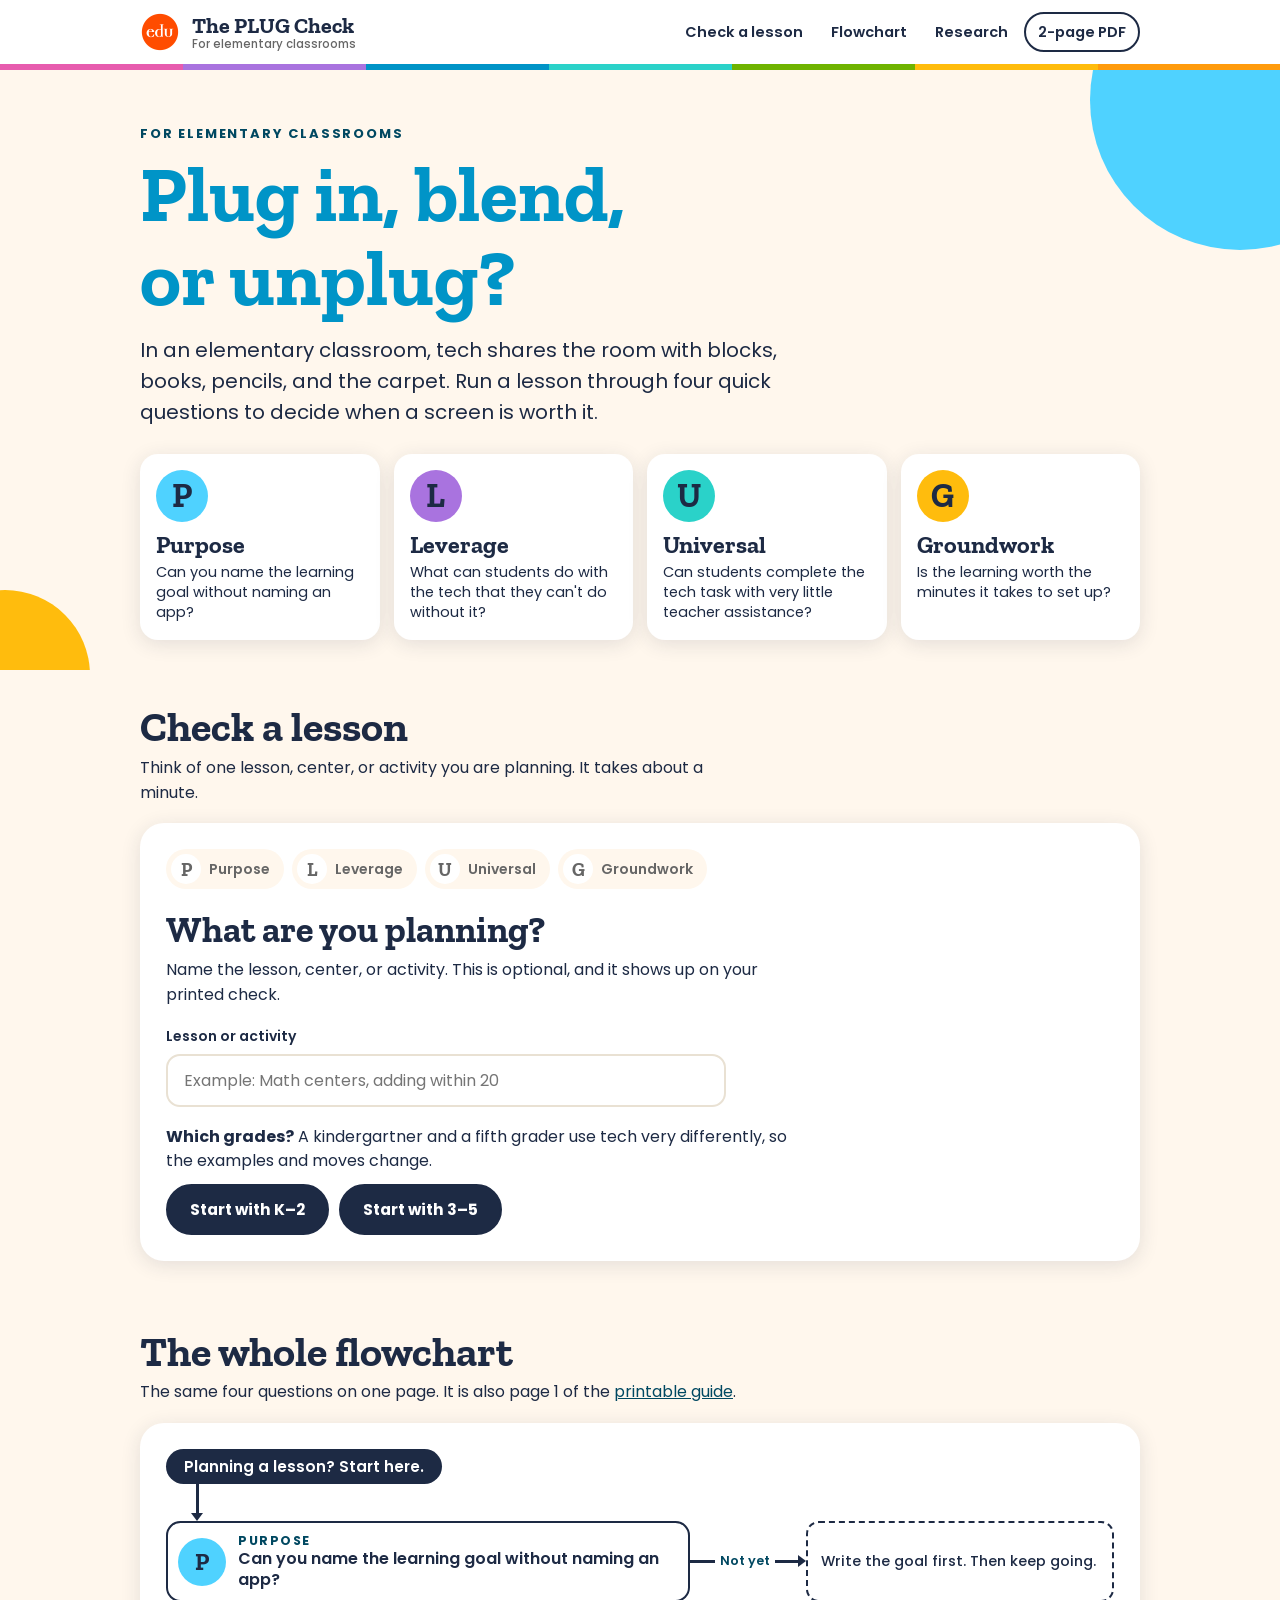
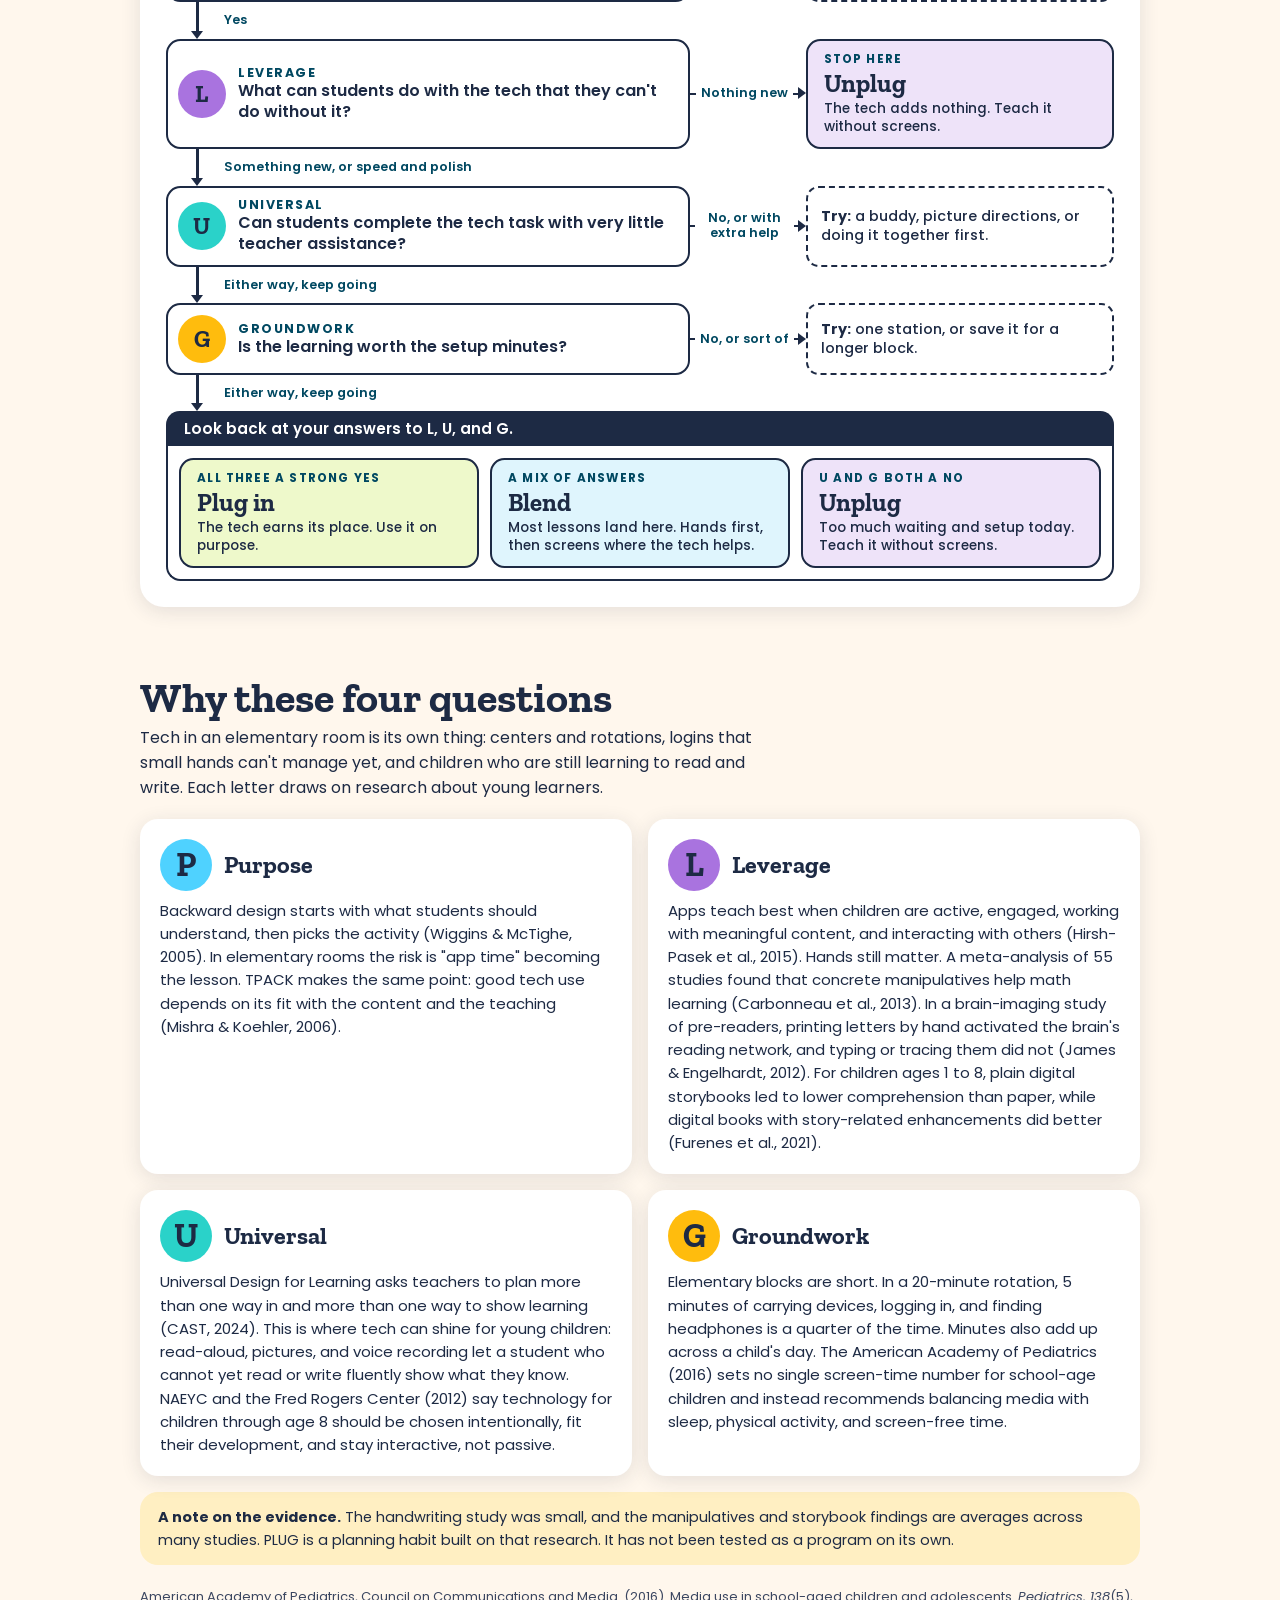
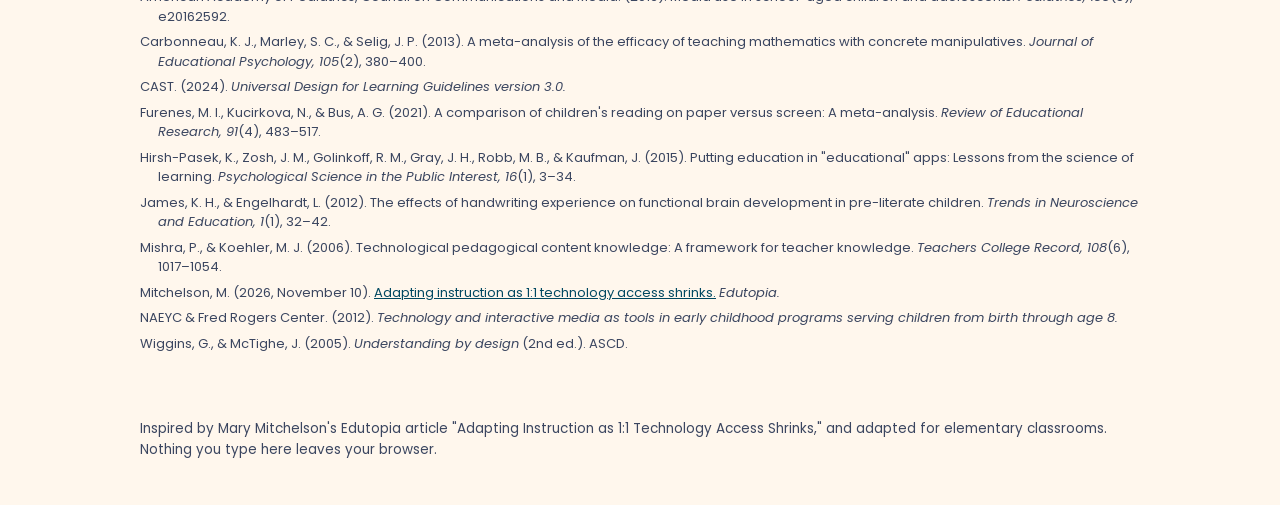
==== commit 92efc419: "Letter cards: one short question each, no examples Co-Authored-By: Claude Fable 5.2 <noreply@anthrop" ====
--- a/index.html
+++ b/index.html
@@ -184,7 +184,7 @@
     <ul class="letters">
       <li><div class="badge b-p">P</div><h3>Purpose</h3><p>Can you name the learning goal without naming an app?</p></li>
       <li><div class="badge b-l">L</div><h3>Leverage</h3><p>What can students do with the tech that they can't do without it?</p></li>
-      <li><div class="badge b-u">U</div><h3>Universal</h3><p>Can every student do it with minimal assistance from the teacher?</p></li>
+      <li><div class="badge b-u">U</div><h3>Universal</h3><p>Can students complete the tech task with very little teacher assistance?</p></li>
       <li><div class="badge b-g">G</div><h3>Groundwork</h3><p>Is the learning worth the minutes it takes to set up?</p></li>
     </ul>
   </div>
@@ -221,7 +221,7 @@
         <div class="f-side r5"><em>Nothing new</em></div>
         <div class="f-out unplug"><i>Stop here</i><b>Unplug</b><small>The tech adds nothing. Teach it without screens.</small></div>
         <div class="f-down r6"><em>Something new, or speed and polish</em></div>
-        <div class="f-q u r7"><b class="f-l">U</b><div><strong>Universal</strong><span>Can every student do it with minimal assistance from the teacher?</span></div></div>
+        <div class="f-q u r7"><b class="f-l">U</b><div><strong>Universal</strong><span>Can students complete the tech task with very little teacher assistance?</span></div></div>
         <div class="f-side r7"><em>No, or with extra help</em></div>
         <div class="f-note r7"><span><b>Try:</b> a buddy, picture directions, or doing it together first.</span></div>
         <div class="f-down r8"><em>Either way, keep going</em></div>
@@ -312,7 +312,7 @@
           g35:'It is a worksheet on a screen. Paper, manipulatives, or talk would do the job as well or better.'}}
     ]},
   { k:'u', word:'Universal',
-    q:'Can every student do it with minimal assistance from the teacher?',
+    q:'Can students complete the tech task with very little teacher assistance?',
     help:{k2:'Think about logging in, following directions they cannot read yet, and finding the right place. If you are at the small-group table, can they manage without you?',
           g35:'Think about logging in, typing, reading the directions, and students who need supports. Can they manage while you teach a small group?'},
     options:[
